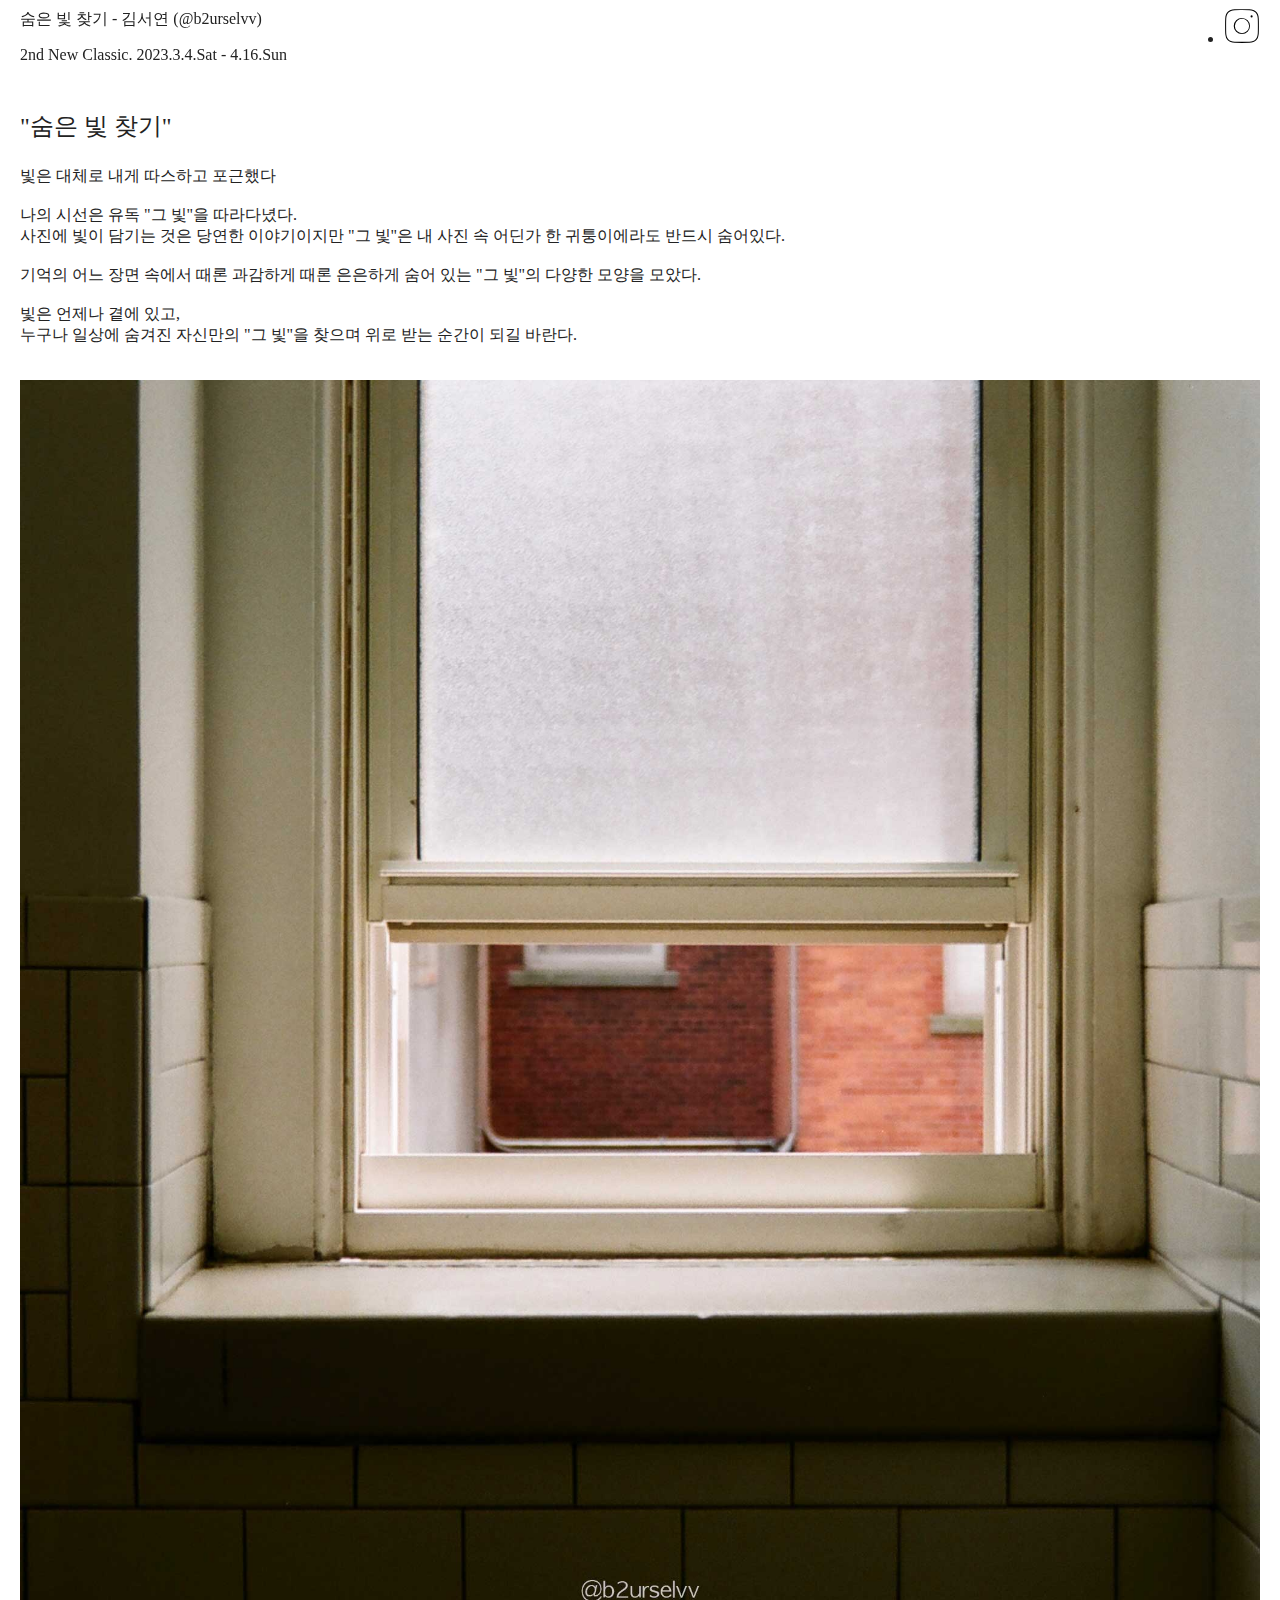
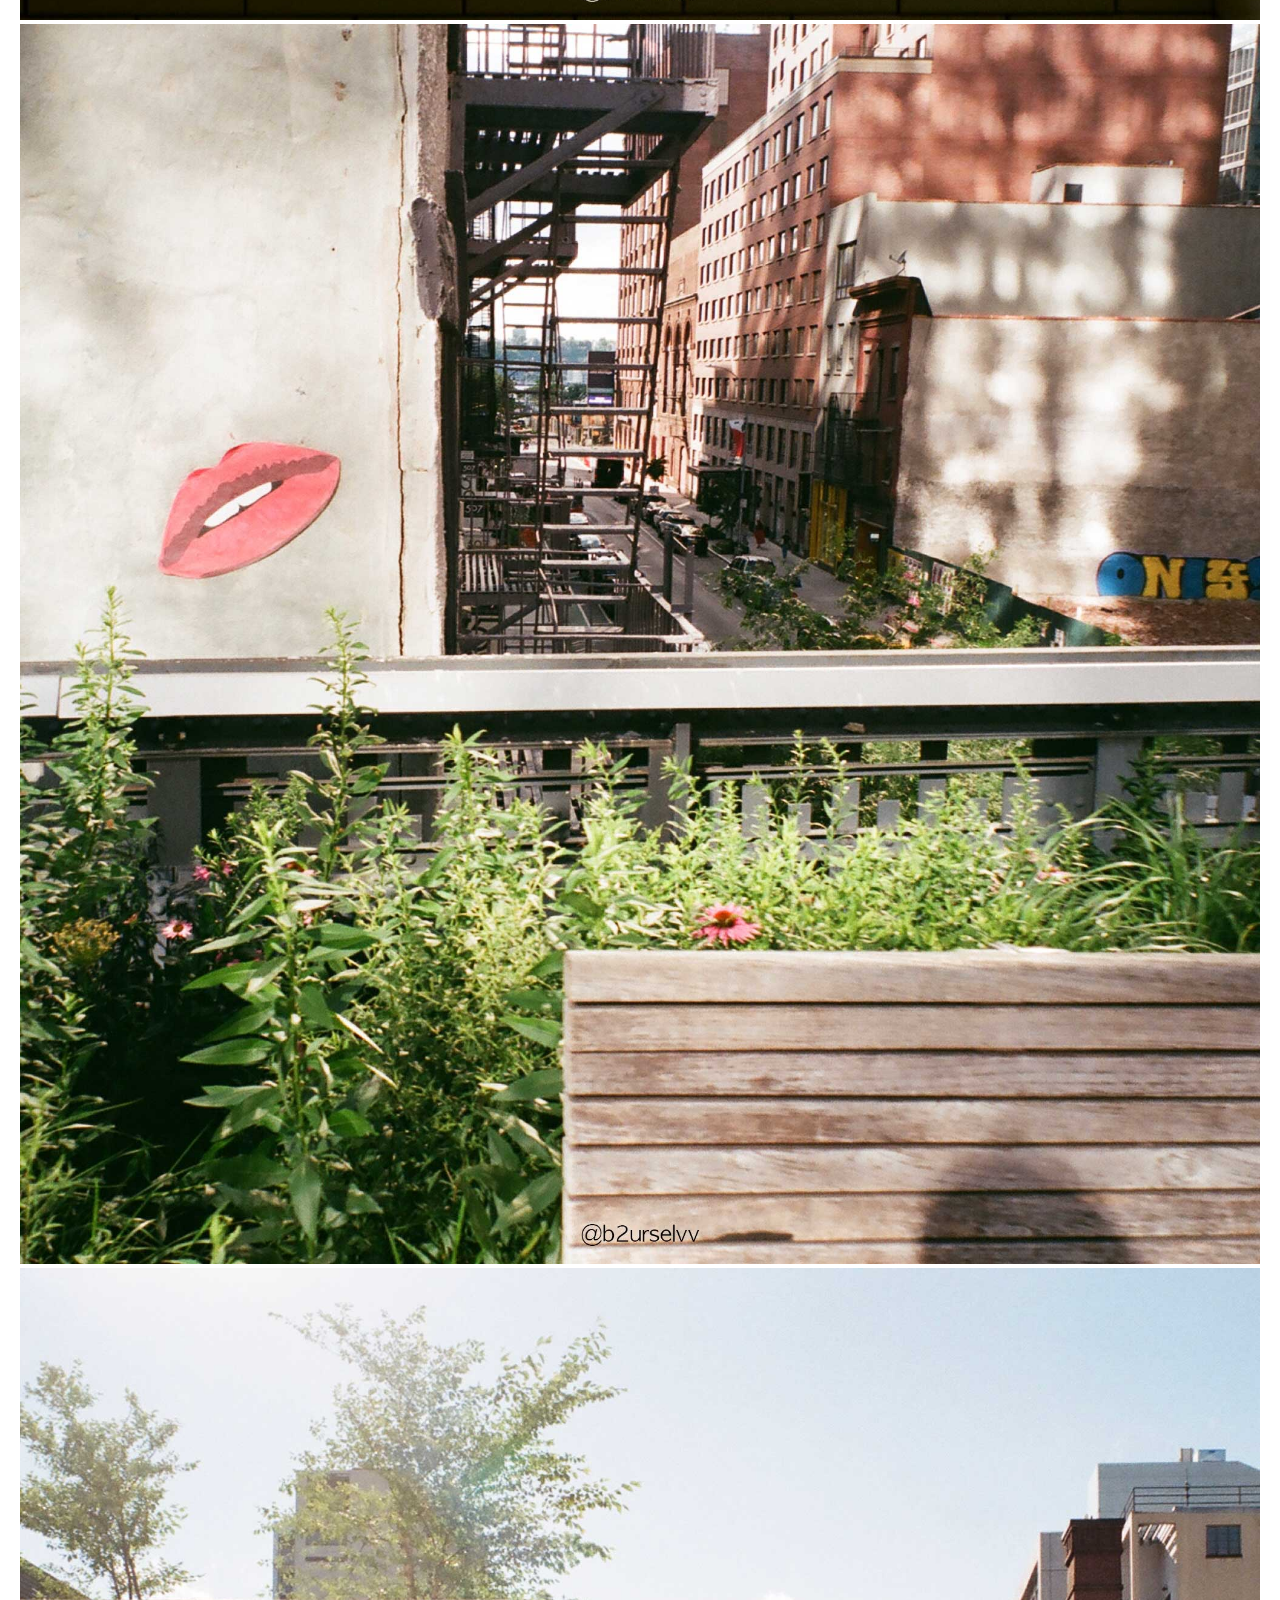
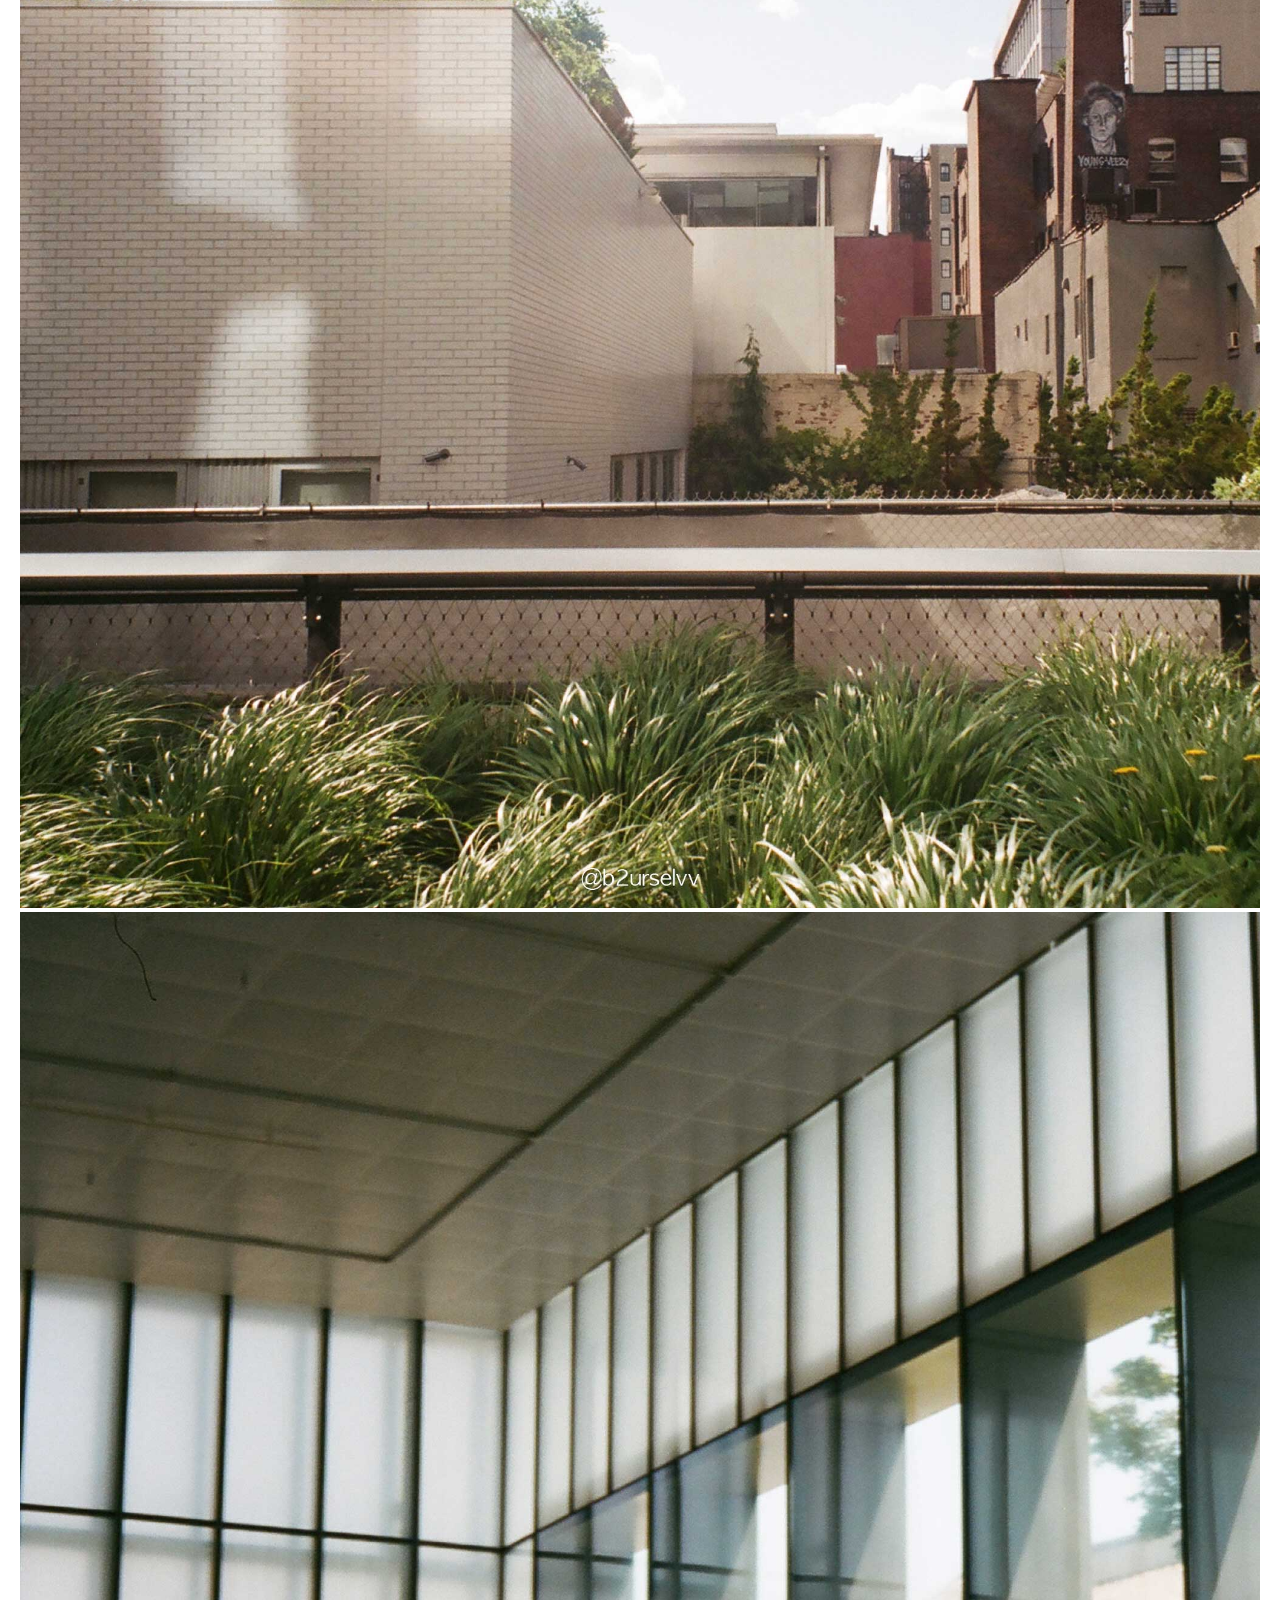
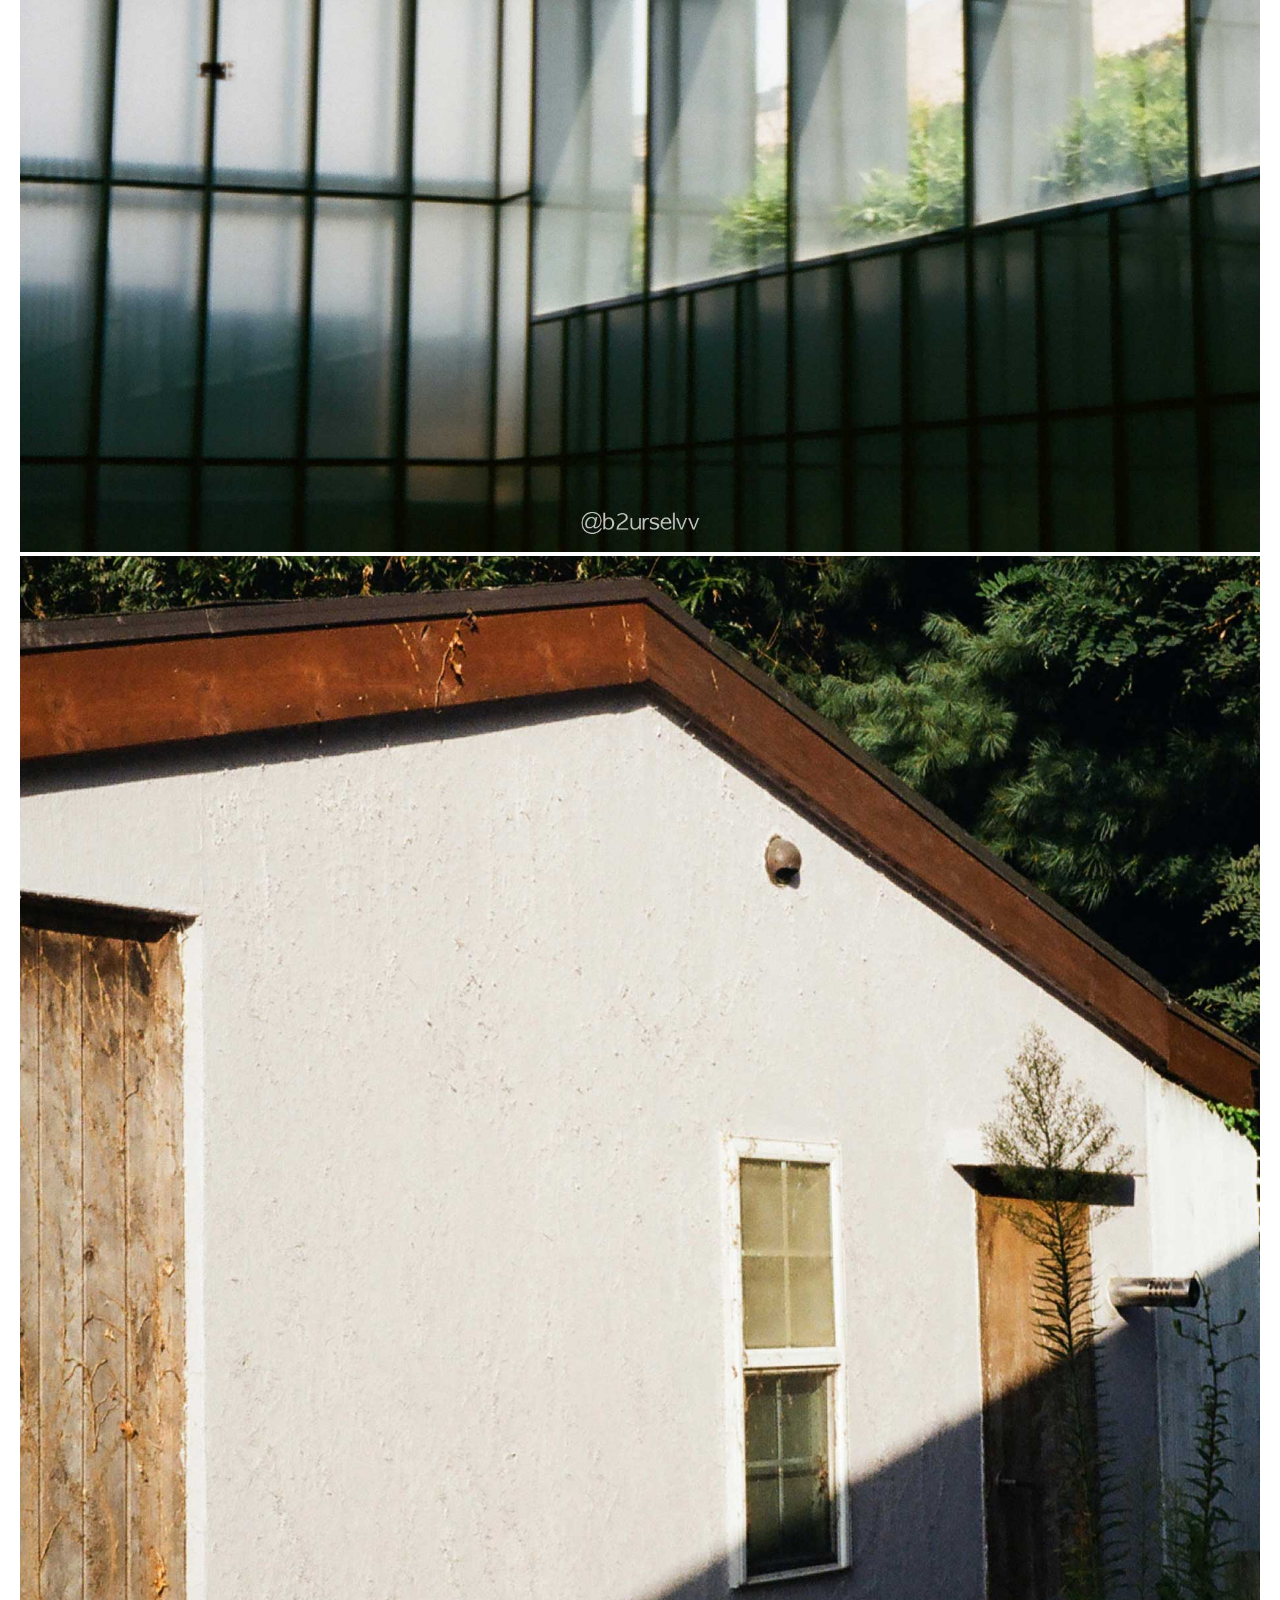
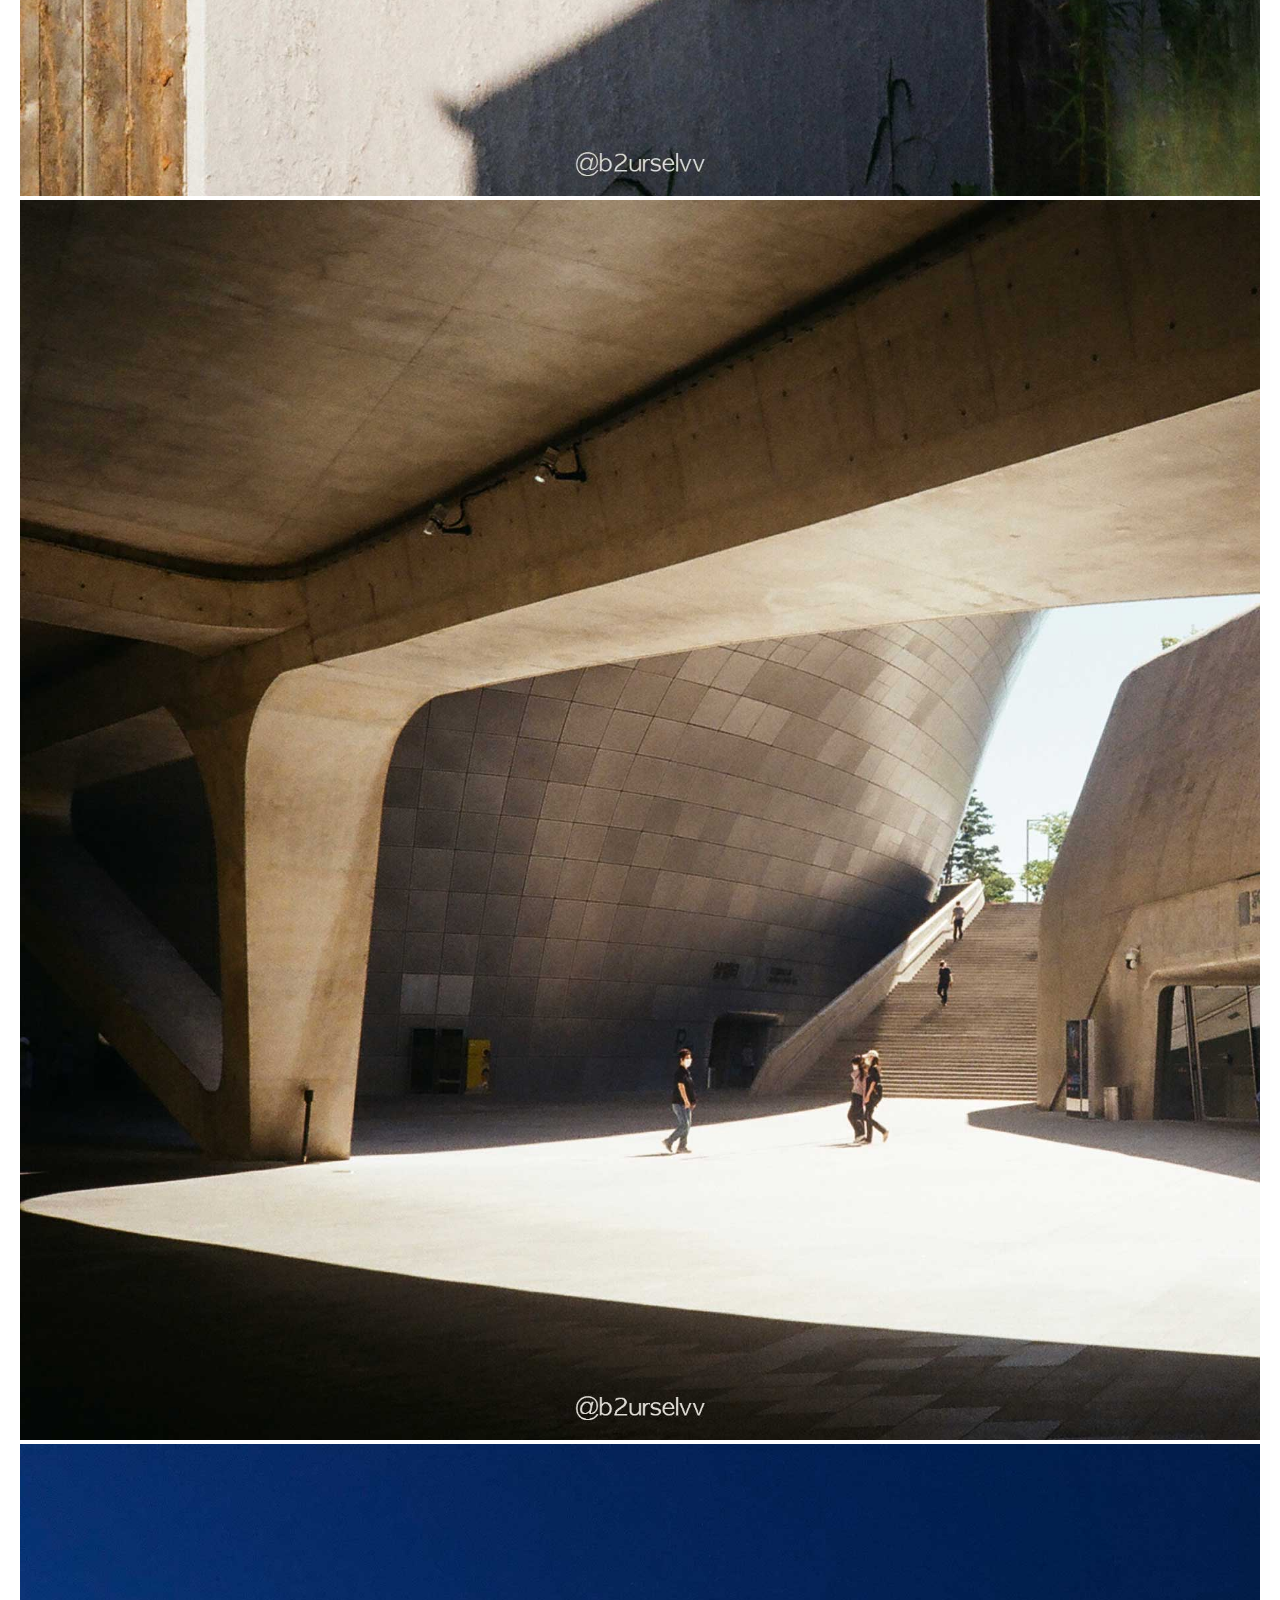
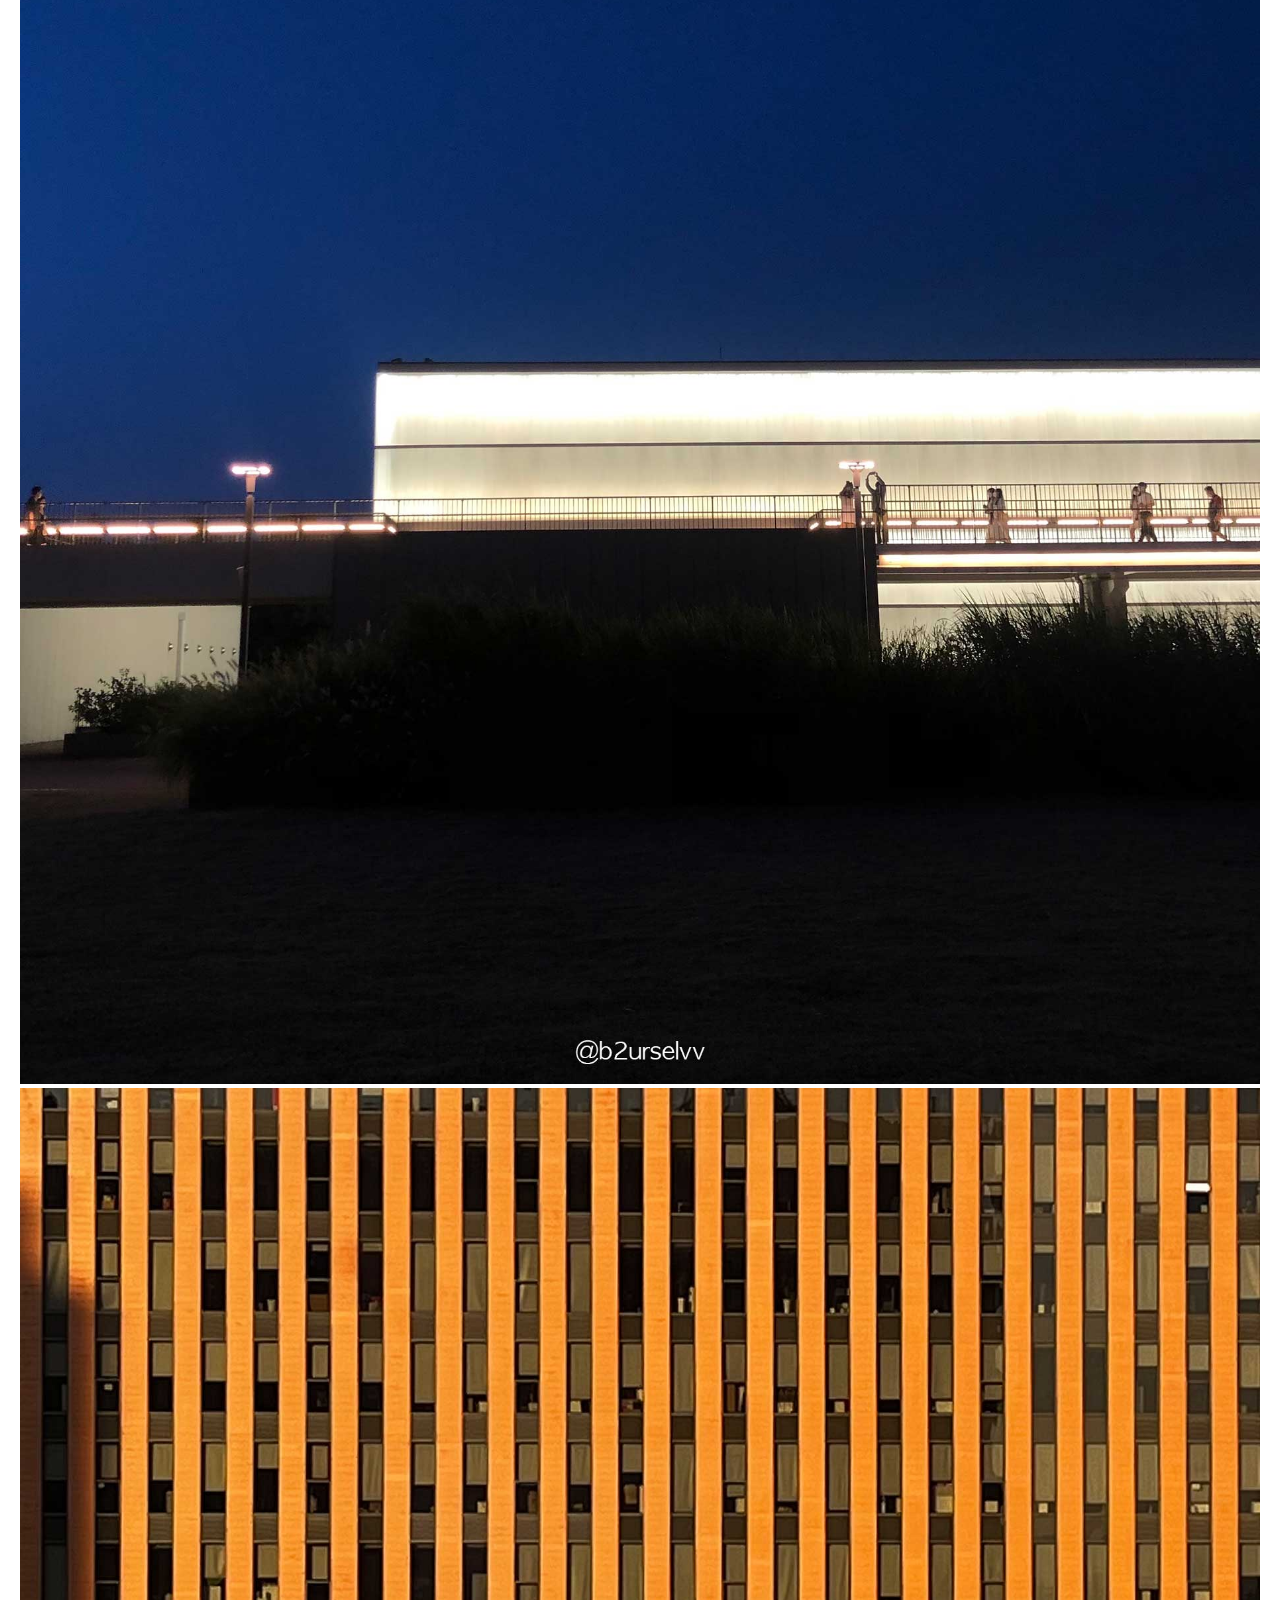
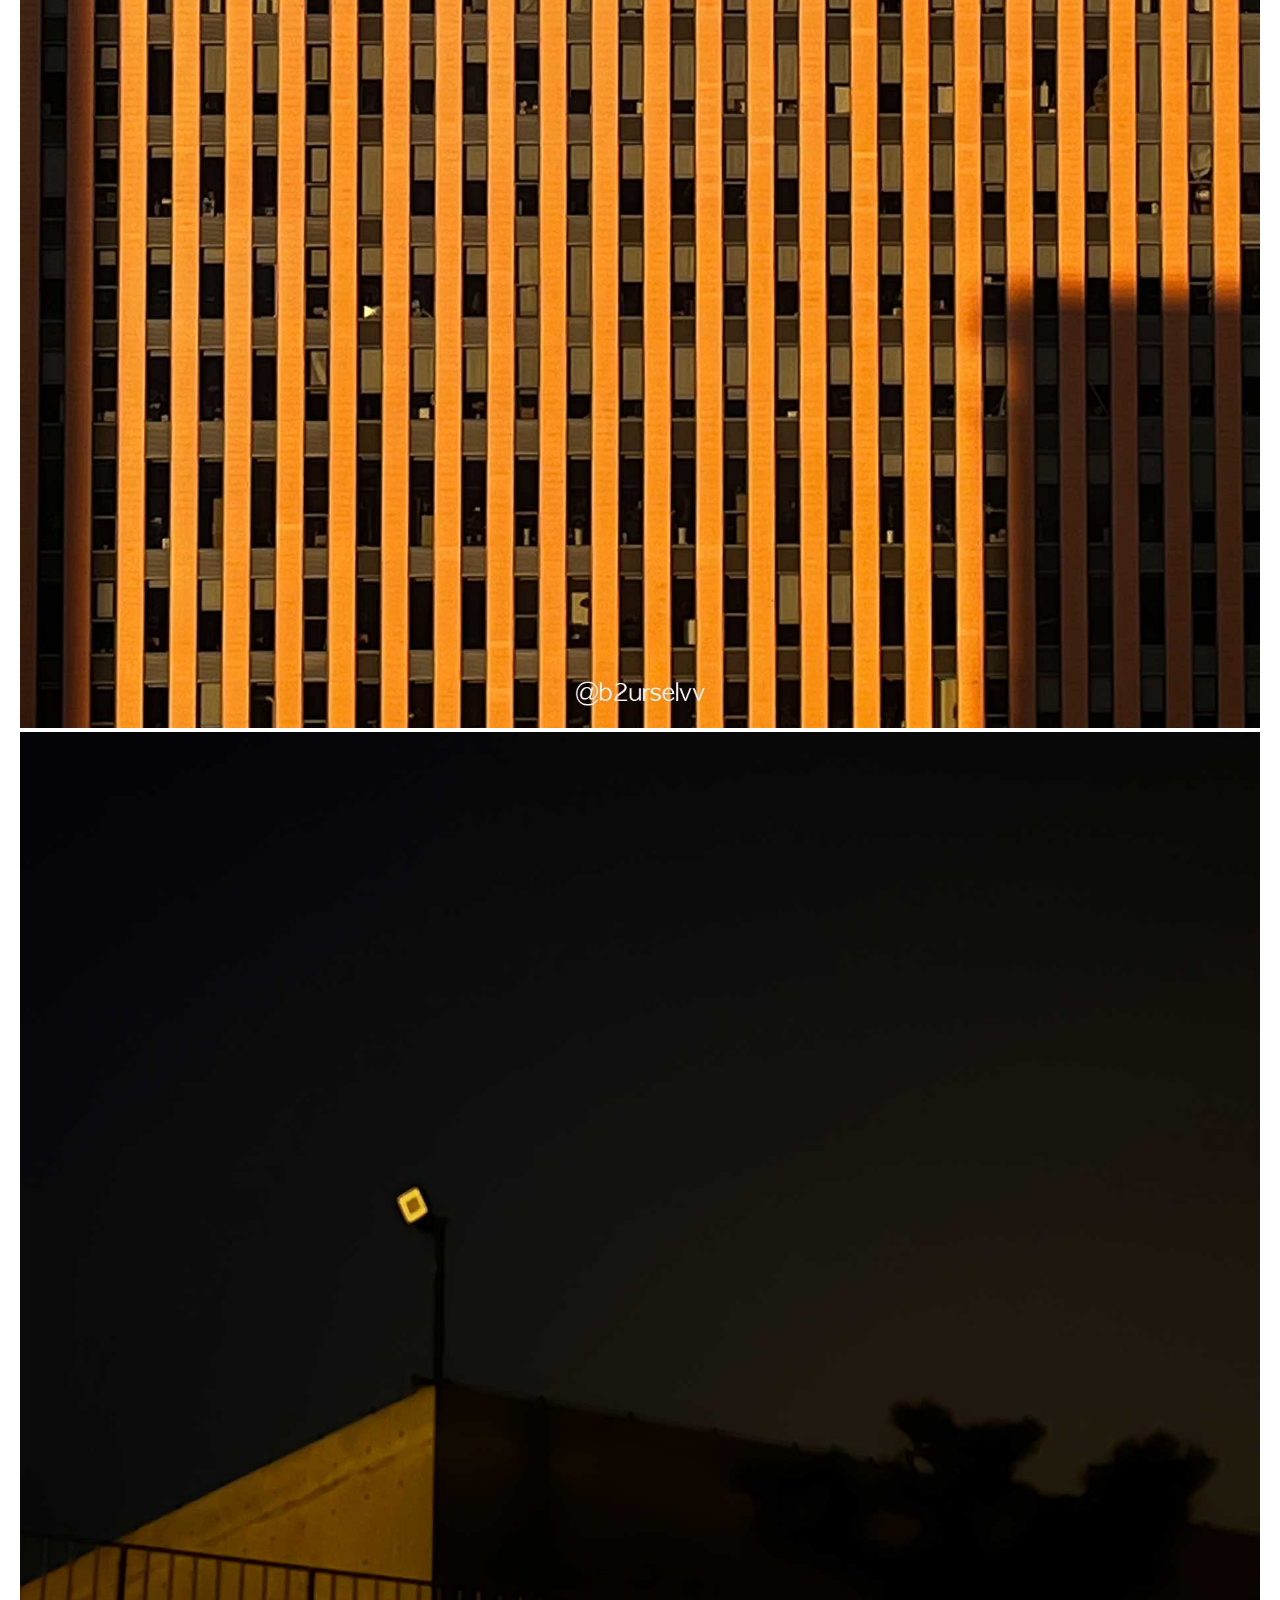
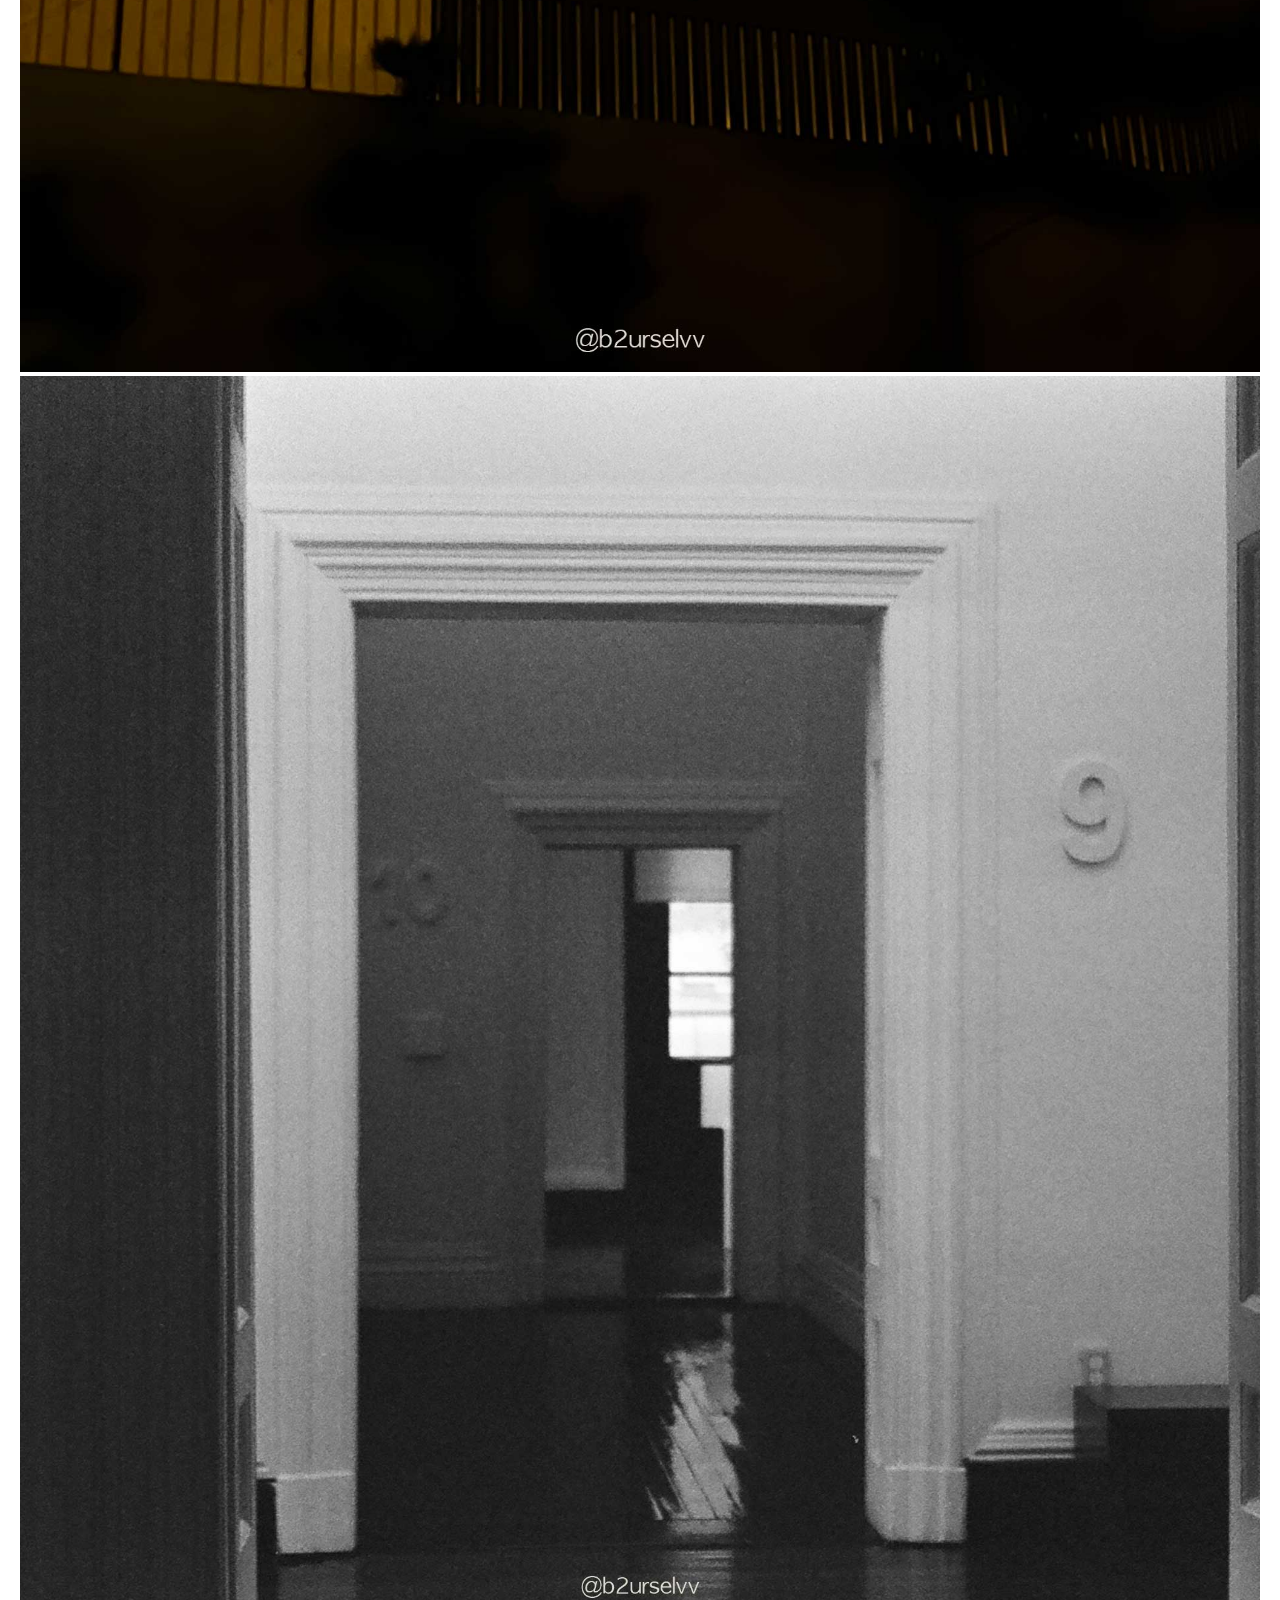
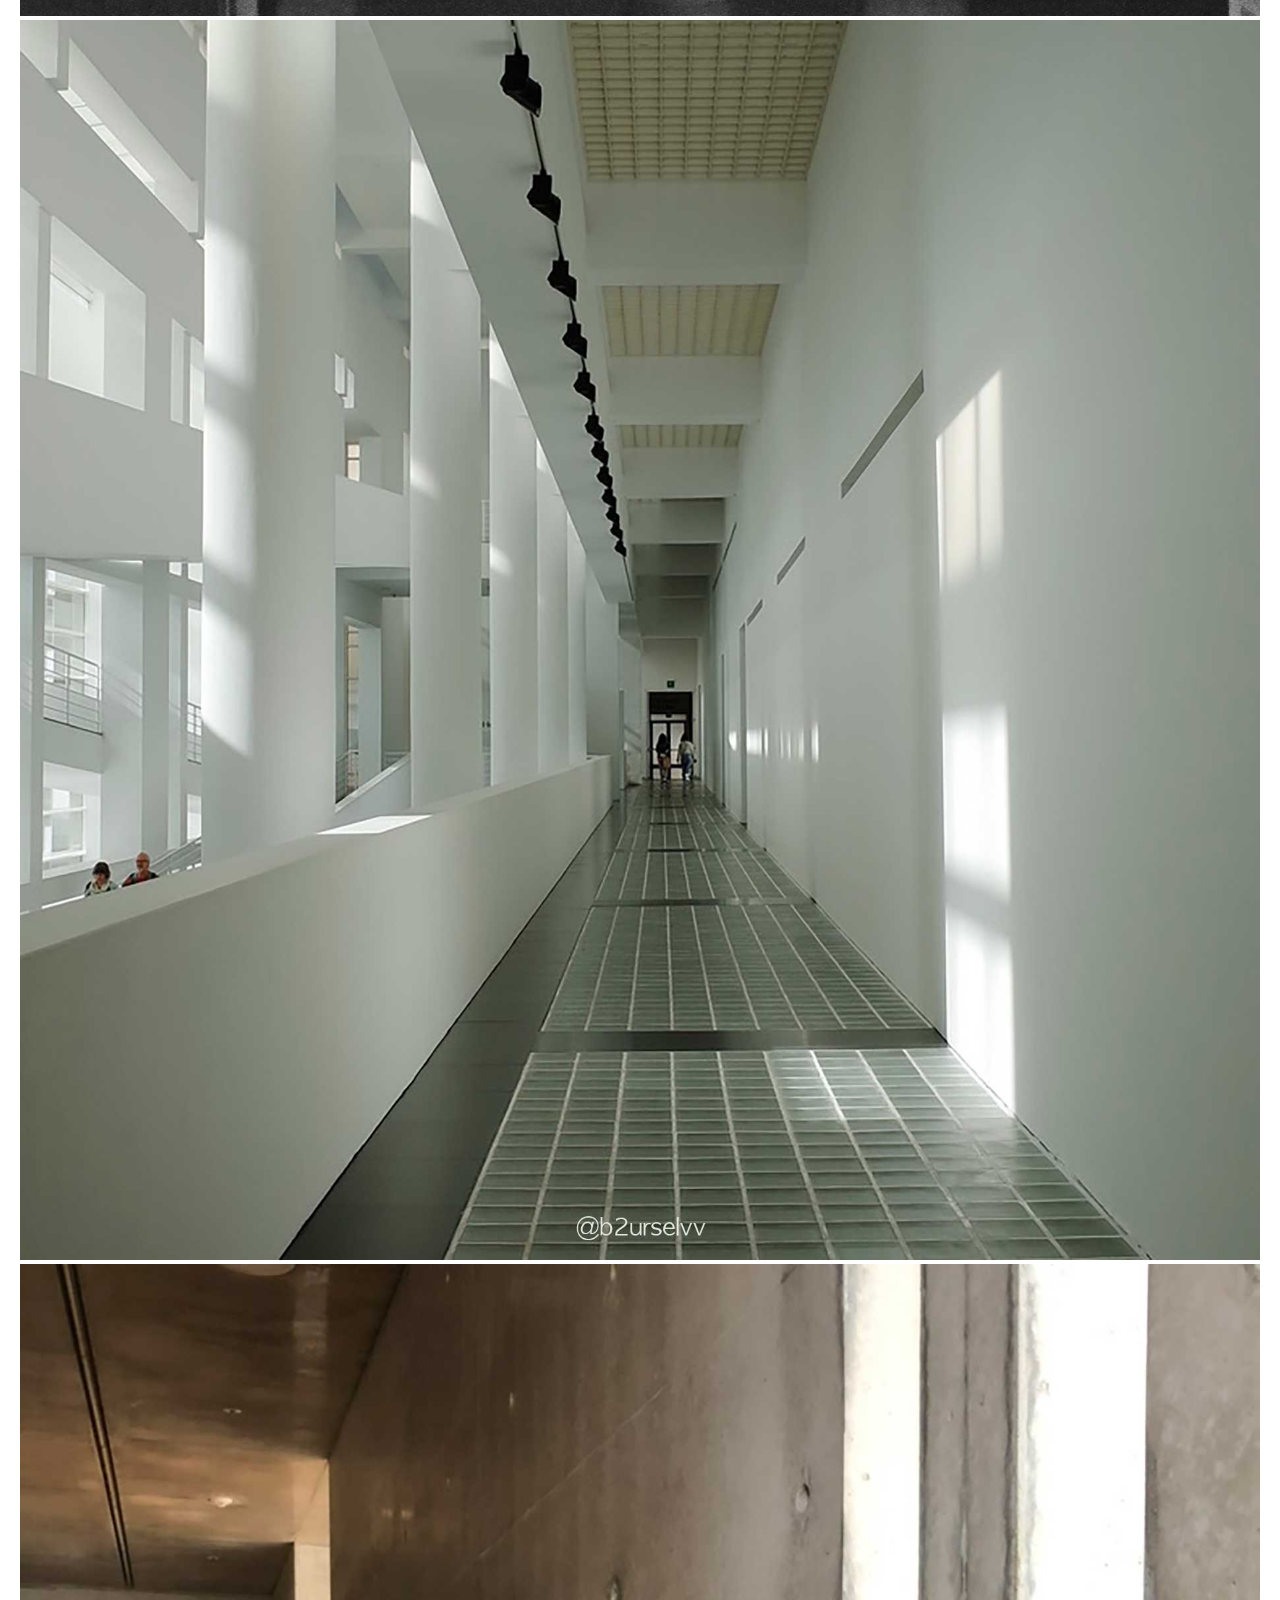
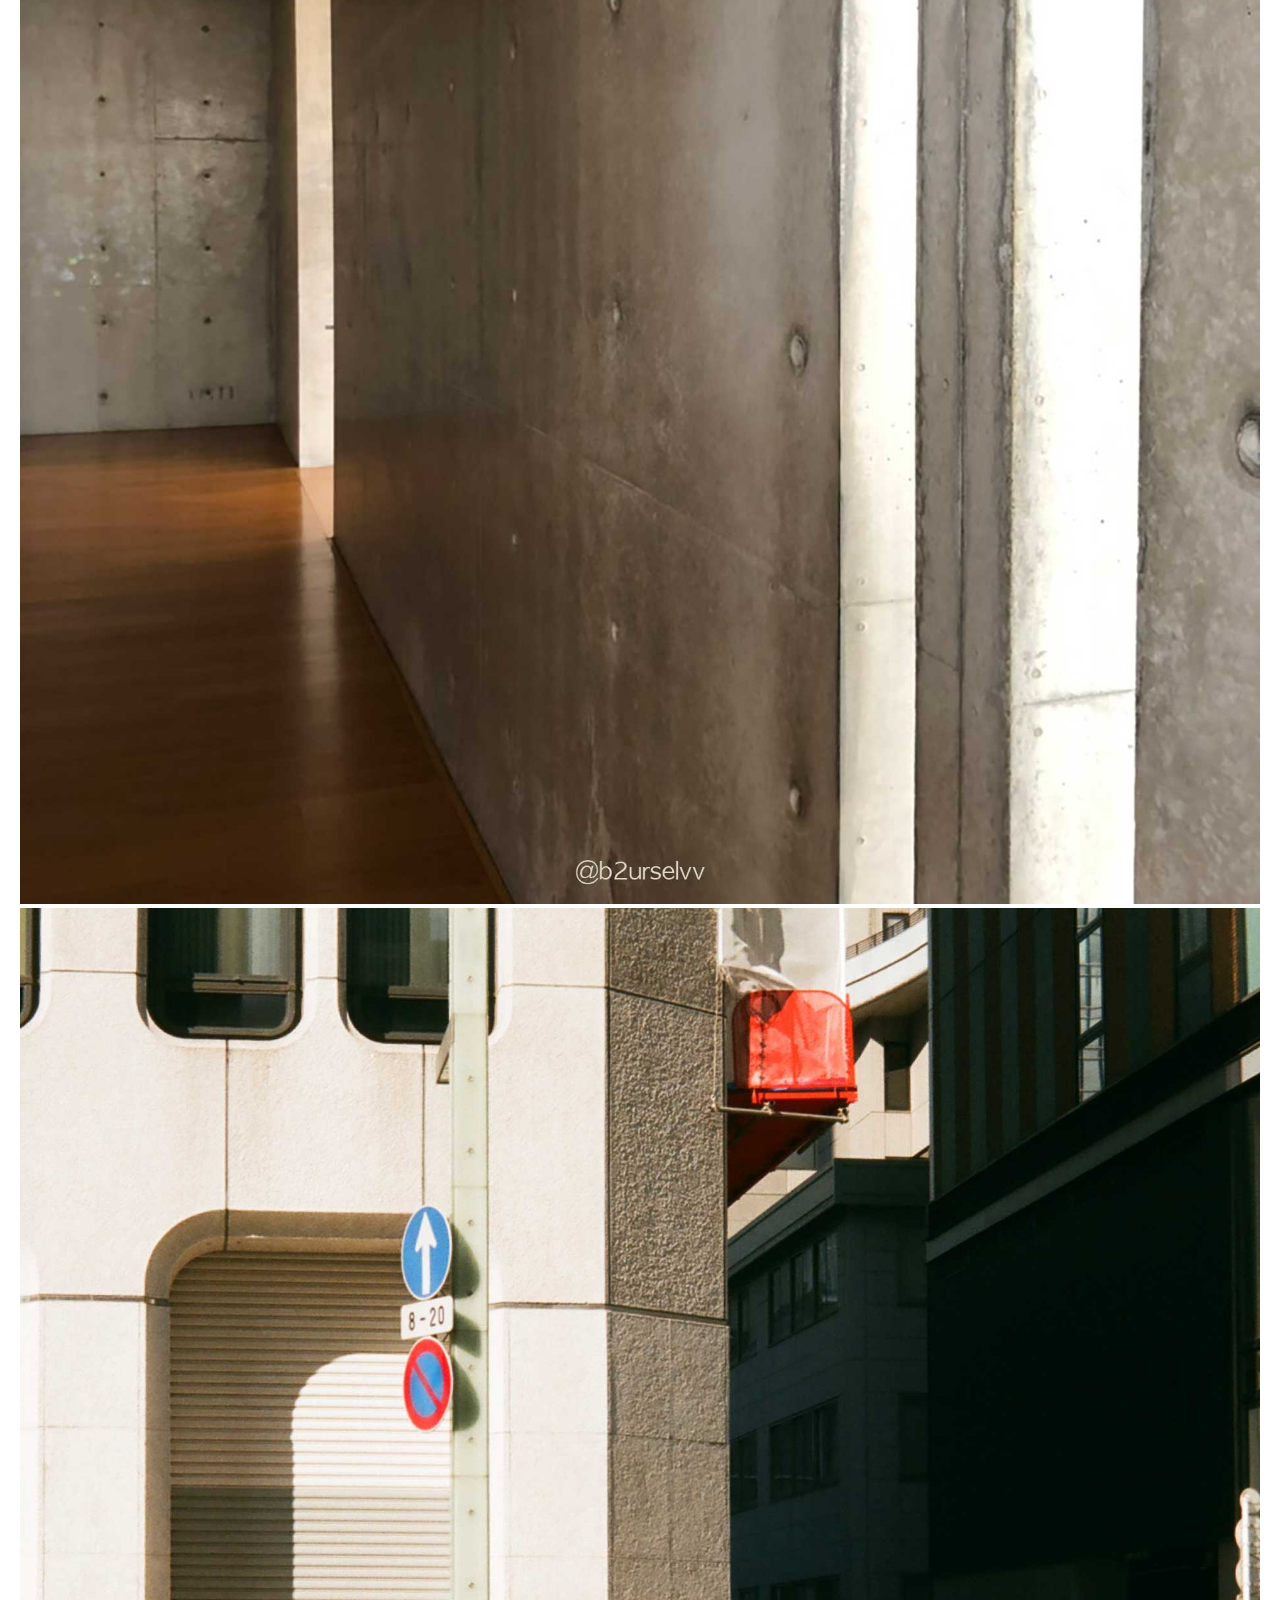
==== index.html @ ce694d4b "수정6" ====
<!DOCTYPE html>
<html lang="en">
<head>
    <meta charset="UTF-8">
    <meta http-equiv="X-UA-Compatible" content="IE=edge">
    <meta name="viewport" content="width=device-width, initial-scale=1.0">
    <title>숨은빛찾기-김서연(@b2urselvv)</title>

    <link 
        rel="stylesheet" 
        href="./css/main.css"> 
    
    <link 
        rel="stylesheet" 
        href="https://cdn.jsdelivr.net/npm/swiper@8/swiper-bundle.min.css"/>
    <link 
        href="https://cdn.jsdelivr.net/npm/bootstrap@5.3.0-alpha1/dist/css/bootstrap.min.css" 
        rel="stylesheet" integrity="sha384-GLhlTQ8iRABdZLl6O3oVMWSktQOp6b7In1Zl3/Jr59b6EGGoI1aFkw7cmDA6j6gD" crossorigin="anonymous">

    <script 
        src="https://cdn.jsdelivr.net/npm/swiper@8/swiper-bundle.min.js"></script>
    <script
        src="https://code.jquery.com/jquery-3.6.3.min.js"
        integrity="sha256-pvPw+upLPUjgMXY0G+8O0xUf+/Im1MZjXxxgOcBQBXU="
        crossorigin="anonymous"></script>
    <script 
        src="https://cdn.jsdelivr.net/npm/bootstrap@5.3.0-alpha1/dist/js/bootstrap.bundle.min.js" integrity="sha384-w76AqPfDkMBDXo30jS1Sgez6pr3x5MlQ1ZAGC+nuZB+EYdgRZgiwxhTBTkF7CXvN" crossorigin="anonymous"></script> 
    <script type="text/javascript" src="../js/main.js"></script>

</head>

<body>
    <header id="masthead">
        <div id="masthead-container">
            <div OnClick="location.href='index.html'" style="cursor:pointer;" class="masthead-container">
                <p class="headName" > 숨은 빛 찾기 - 김서연 (@b2urselvv)</p>
                <p class="headName" >2nd New Classic. 2023.3.4.Sat - 4.16.Sun</p>
            </div>    
            <div>
                <svg xmlns="http://www.w3.org/2000/svg" style="display: none;">
                    <symbol id="instagram" viewBox="0 0 16 16">
                        <path d="M8 0C5.829 0 5.556.01 4.703.048 3.85.088 3.269.222 2.76.42a3.917 3.917 0 0 0-1.417.923A3.927 3.927 0 0 0 .42 2.76C.222 3.268.087 3.85.048 4.7.01 5.555 0 5.827 0 8.001c0 2.172.01 2.444.048 3.297.04.852.174 1.433.372 1.942.205.526.478.972.923 1.417.444.445.89.719 1.416.923.51.198 1.09.333 1.942.372C5.555 15.99 5.827 16 8 16s2.444-.01 3.298-.048c.851-.04 1.434-.174 1.943-.372a3.916 3.916 0 0 0 1.416-.923c.445-.445.718-.891.923-1.417.197-.509.332-1.09.372-1.942C15.99 10.445 16 10.173 16 8s-.01-2.445-.048-3.299c-.04-.851-.175-1.433-.372-1.941a3.926 3.926 0 0 0-.923-1.417A3.911 3.911 0 0 0 13.24.42c-.51-.198-1.092-.333-1.943-.372C10.443.01 10.172 0 7.998 0h.003zm-.717 1.442h.718c2.136 0 2.389.007 3.232.046.78.035 1.204.166 1.486.275.373.145.64.319.92.599.28.28.453.546.598.92.11.281.24.705.275 1.485.039.843.047 1.096.047 3.231s-.008 2.389-.047 3.232c-.035.78-.166 1.203-.275 1.485a2.47 2.47 0 0 1-.599.919c-.28.28-.546.453-.92.598-.28.11-.704.24-1.485.276-.843.038-1.096.047-3.232.047s-2.39-.009-3.233-.047c-.78-.036-1.203-.166-1.485-.276a2.478 2.478 0 0 1-.92-.598 2.48 2.48 0 0 1-.6-.92c-.109-.281-.24-.705-.275-1.485-.038-.843-.046-1.096-.046-3.233 0-2.136.008-2.388.046-3.231.036-.78.166-1.204.276-1.486.145-.373.319-.64.599-.92.28-.28.546-.453.92-.598.282-.11.705-.24 1.485-.276.738-.034 1.024-.044 2.515-.045v.002zm4.988 1.328a.96.96 0 1 0 0 1.92.96.96 0 0 0 0-1.92zm-4.27 1.122a4.109 4.109 0 1 0 0 8.217 4.109 4.109 0 0 0 0-8.217zm0 1.441a2.667 2.667 0 1 1 0 5.334 2.667 2.667 0 0 1 0-5.334z"></path>
                    </symbol>
                </svg>
                <ul class="list-unstyled instagram">
                    <li class="ms-3"><a class="text-muted" href="#"><svg class="bi" width="36" height="36" stroke="white"><use xlink:href="#instagram"></use></svg></a></li>
                </ul>
            </div>
        </div>
    </header>
    <main>
        <div id="wrap">
                <div id="content">

                    <fe-mini-guide-renderer>
                        <div id="guide-page-container">
                            <!--img class="page-background-ratio" src="https://images.unsplash.com/photo-1470225620780-dba8ba36b745?ixlib=rb-4.0.3&ixid=MnwxMjA3fDB8MHxwaG90by1wYWdlfHx8fGVufDB8fHx8&auto=format&fit=crop&w=1170&q=80" alt=""-->
                            <!--p class="--side-padding-20px font-top-feature"><br>작가노트</p>
                            <p class="--side-padding-20px font-top-feature-context">빛은 대체로 내게 따스하고 포근했다<br><br>

                                    나의 시선은 유독 "그 빛"을 따라다녔다.<br>
                                    사진에 빛이 담기는 것은 당연한 이야기이지만 "그 빛"은 내 사진 속 어딘가 한 귀퉁이에라도 반드시 숨어있다.
                                    <br><br>
                                    기억의 어느 장면 속에서 때론 과감하게 때론 은은하게 숨어 있는 "그 빛"의 다양한 모양을 모았다.
                                    <br><br>
                                    빛은 언제나 곁에 있고, <br>
                                    누구나 일상에 숨겨진 자신만의 "그 빛"을 찾으며 위로 받는 순간이 되길 바란다.</p-->
                          
                        </div>
                    </fe-mini-guide-renderer>

                    <fe-page-manager>
                        <div id="fe-page-manager-wrapper">
                            <div id="fe-page-manager-container">
                                <div id="fe-page-manager-container">
                            <!--img class="page-background-ratio" src="https://images.unsplash.com/photo-1470225620780-dba8ba36b745?ixlib=rb-4.0.3&ixid=MnwxMjA3fDB8MHxwaG90by1wYWdlfHx8fGVufDB8fHx8&auto=format&fit=crop&w=1170&q=80" alt=""-->
                            <p class=" font-top-feature">"숨은 빛 찾기"</p>
                            <p class=" font-top-feature-context">빛은 대체로 내게 따스하고 포근했다<br><br>

                                    나의 시선은 유독 "그 빛"을 따라다녔다.<br>
                                    사진에 빛이 담기는 것은 당연한 이야기이지만 "그 빛"은 내 사진 속 어딘가 한 귀퉁이에라도 반드시 숨어있다.
                                    <br><br>
                                    기억의 어느 장면 속에서 때론 과감하게 때론 은은하게 숨어 있는 "그 빛"의 다양한 모양을 모았다.
                                    <br><br>
                                    빛은 언제나 곁에 있고, <br>
                                    누구나 일상에 숨겨진 자신만의 "그 빛"을 찾으며 위로 받는 순간이 되길 바란다.</p><br>
                          
                                    <div class="row row-cols-3 row-cols-md-4 g-2" id="picture-list">
                                        <div class="col">
                                            <div class="h-100">
                                                <img src="./img/original/1.jpg" class="card-img-top" alt="...">
                                            </div>
                                        </div>
                                 
                                    </div>
                                </div>
                            </div>

                        </div>    

                        <script src="https://cdn.jsdelivr.net/npm/bootstrap@5.3.0-alpha1/dist/js/bootstrap.bundle.min.js" integrity="sha384-w76AqPfDkMBDXo30jS1Sgez6pr3x5MlQ1ZAGC+nuZB+EYdgRZgiwxhTBTkF7CXvN" crossorigin="anonymous"></script>         
                        <script src="https://cdnjs.cloudflare.com/ajax/libs/jquery/3.6.3/jquery.min.js"></script>        
                        <script>
                             $(document).ready(function(){
                                console.log("시작");

                                $("#picture-list").html('');

                                for(let i =1; i < 31; i++){
                                    let card= `<div class="col">
                                    <div class="h-100">
                                        <img id="img${i}-o" src="${'./img/original/'+i+'.jpg'}" class="card-img-top" width="100%" height="100%" alt="...">
                                        <img id="img${i}-c" src="${'./img/cyano/'+i+'.jpg'}" class="card-img-top" width="100%" height="100%" alt="...">
                                    </div>
                                    </div>`
                            
                                    $("#picture-list").append(card)
                                }


                                for(let i =1; i < 31; i++){
                                    $("#img"+i+'-o').show();
                                    $("#img"+i+'-c').hide();
                                }

                                for(let i =1; i < 31; i++){
                                    $("#img"+i+'-o').click(function(){
                                        $("#img"+i+'-o').hide();
                                        $("#img"+i+'-c').show();
                                    })
                                }

                                for(let i =1; i < 31; i++){
                                    $("#img"+i+'-c').click(function(){
                                        $("#img"+i+'-o').show();
                                        $("#img"+i+'-c').hide();
                                    })
                                }



                             });


                        </script>

                        
                        
                        <div class="min-width-400px">
                            <div>&nbsp;</div>
                            <div class="copy border-top"><p style="padding-left:20px">Copyrightⓒ 2023. B2urselvv Design Studio.</p></div>
                        </div> 
                        
       

   
                    </fe-page-manager>

                    <fe-app-drawer>
                        <div id="contentContainer">
                            <div id="guide-wrapper">
                                <h1 style="margin:0px"></h1>
                            </div>
                        </div>
                    </fe-app-drawer>


                </div>
        </div>

    </main>    

</body>
</html>
---- css/main.css ----
html, body  {
  margin:0;
  background-color: white;
}
:root{
  --bg-black: #222222;
  --color-black:#222222;
  --color-white: white;
  --header-right-left-container-size: 150px;
  --searchBar-min-width:294px;
  --height-header:56px;
}
header{
  top:0;
  width:100%;
  position: fixed;
  z-index: 100;
}
main {
  width:100%;
  padding-top: var(--height-header);
  background-color: var(--color-white);
}

.--side-padding-10px{
  padding-right:10px;
  padding-left:10px;
}

.--side-padding-20px{
  padding-right:20px;
  padding-left:20px;
}

.--bg-black{
  background-color:var(--color-black);
}

.--bg-grey{
  background-color:var(--color-white);
}

.--bg-white{
  background-color:var(--color-white);
}


.--flex-xy-center{
  display:flex;
  align-items: center;
  justify-content: center;
}
#wrap{
  width:100%;
  background-color: var(--color-white);
}

#masthead {
  position: fixed;
  margin:0;
  height: var(--height-header);
  background-color: var(--color-white);
  display: flex;
  align-items: center;
  justify-content: center;  

}

#masthead-container {
  display: flex;
  width: 100%;
  max-width:1320px;
  justify-content: space-between;
  align-items:center;
  color:var(--color-black);
  padding-left: 10px;
  padding-right: 0px;
}

.masthead-container {
  display: flex;
  width: 304px;
  max-width:1320px;
  flex-direction:column;
  justify-content: flex-start;
  align-items:flex-start;
  color:var(--color-black);
  padding-left: 10px;
  padding-right: 0px;
}

.masthead-contents-h40px{
  display: flex;
  justify-content: center;
  align-items:center;
  color:var(--color-black);
  height:40px;
}

.headName{
  width:293px;
  margin-bottom:0px;
}

.instagram {
  display:flex;
  justify-content: center;
  align-items: center;
  padding-right:20px;
  margin:0;
}

.nav-item{
  display:flex;
  color: var(--bg-white);
}

#logo-img{
  height:18px;
  width:18px;
}

#masthead-logo-container{
  display:flex;
  align-items: center;
  width: var(--header-right-left-container-size);
  min-width:108px;
}

#masthead-center-container{
  display:flex;
  justify-content: center;
  align-items: center;
  width: calc(100% - 2*var(--header-right-left-container-size));
  min-width: var(--searchBar-min-width);
  font-weight: 400;
  font-size:  1.1rem;
}

#masthead-center-search-containter{
  display:flex;
  justify-content: center;
  align-items: center;
/*  border: solid white 1px;*/
  padding-right: 5px;
  padding-left: 5px;
  padding-top:1px;
  padding-bottom:1px;
}

#masthead-center-search-frame{
  width:calc(90% - 40px);
  max-width:450px;
  /*padding-right:20px;*/
  padding-left:20px;
  padding-right:2px;
  border-radius: 20px;
}

.masthead-center-search-input-border-none{
  border:none;
}

.--frame-border-color{
  border: solid #717171 2px;
}
.--frame-border-color-active{
  border: solid white 2px !important;
}


#masthead-end-container{
  display:flex;
  justify-content: center;
  align-items: center;
  width:var(--header-right-left-container-size);
  min-width:var(--header-right-left-container-size);
}

#masthead-center-search-input{
  border:none;
  outline: none;
  color:var(--color-black);
  caret-color: var(--color-white);
  width: calc(100% - 32px);
}
#masthead-center-search-button{
  background-color: var(--bg-black);
  border:none;
  opacity:1;
}

.header-text{
  display:flex;
  justify-items: center;
  align-items:center;
  margin-bottom:0px;
}

/**/
#guide-page-container{
  display:flex;
  flex-direction: column;
  align-items: flex-start;
  justify-content: center;
}


/* */
.page-background-ratio {
  position:relative;
  width:100%;
  max-width:1320px;
  max-height:600px;
  z-index: 1;
}

.font-background{
  position:absolute;
  margin-top: var(--height-header);
  display:flex;
  width:50%;
  color:var(--color-black);
  z-index: 2;
 
}


/* */

#fe-page-manager-wrapper {
  display:flex;
  justify-content: center;
  padding-right:20px;
  padding-left:20px;
  padding-top:30px;
  min-width: 400px;
}

#fe-page-manager-container {

  max-width:1320px;

}

#footer {
  color:var(--color-black);
}

.font-top-feature{
  color:var(--color-black);
  font-size:1.5rem;
}

.font-top-feature-context{
  color:var(--color-black);
  font-size:1rem;
}

.card-body{
  overflow-y: hidden;
 
  height:3rem;
  background-color: var(--color-white);
  color: var(--color-black);
}

.card-title{
  /* overflow-y: ;
  background-color: blue;*/

  color: var(--color-black) !important;
}

.text-with-dots {
  display: block;
  height:1.5rem;
  white-space: nowrap;
  overflow: hidden !important;
  text-overflow: ellipsis;
  text-align: center;
}

/* */
.border-top{

  min-width: 400px;
}

.min-width-400px{
  min-width: 400px;
}


.container{
  width:100px;
  background-color: var(--color-white);
}
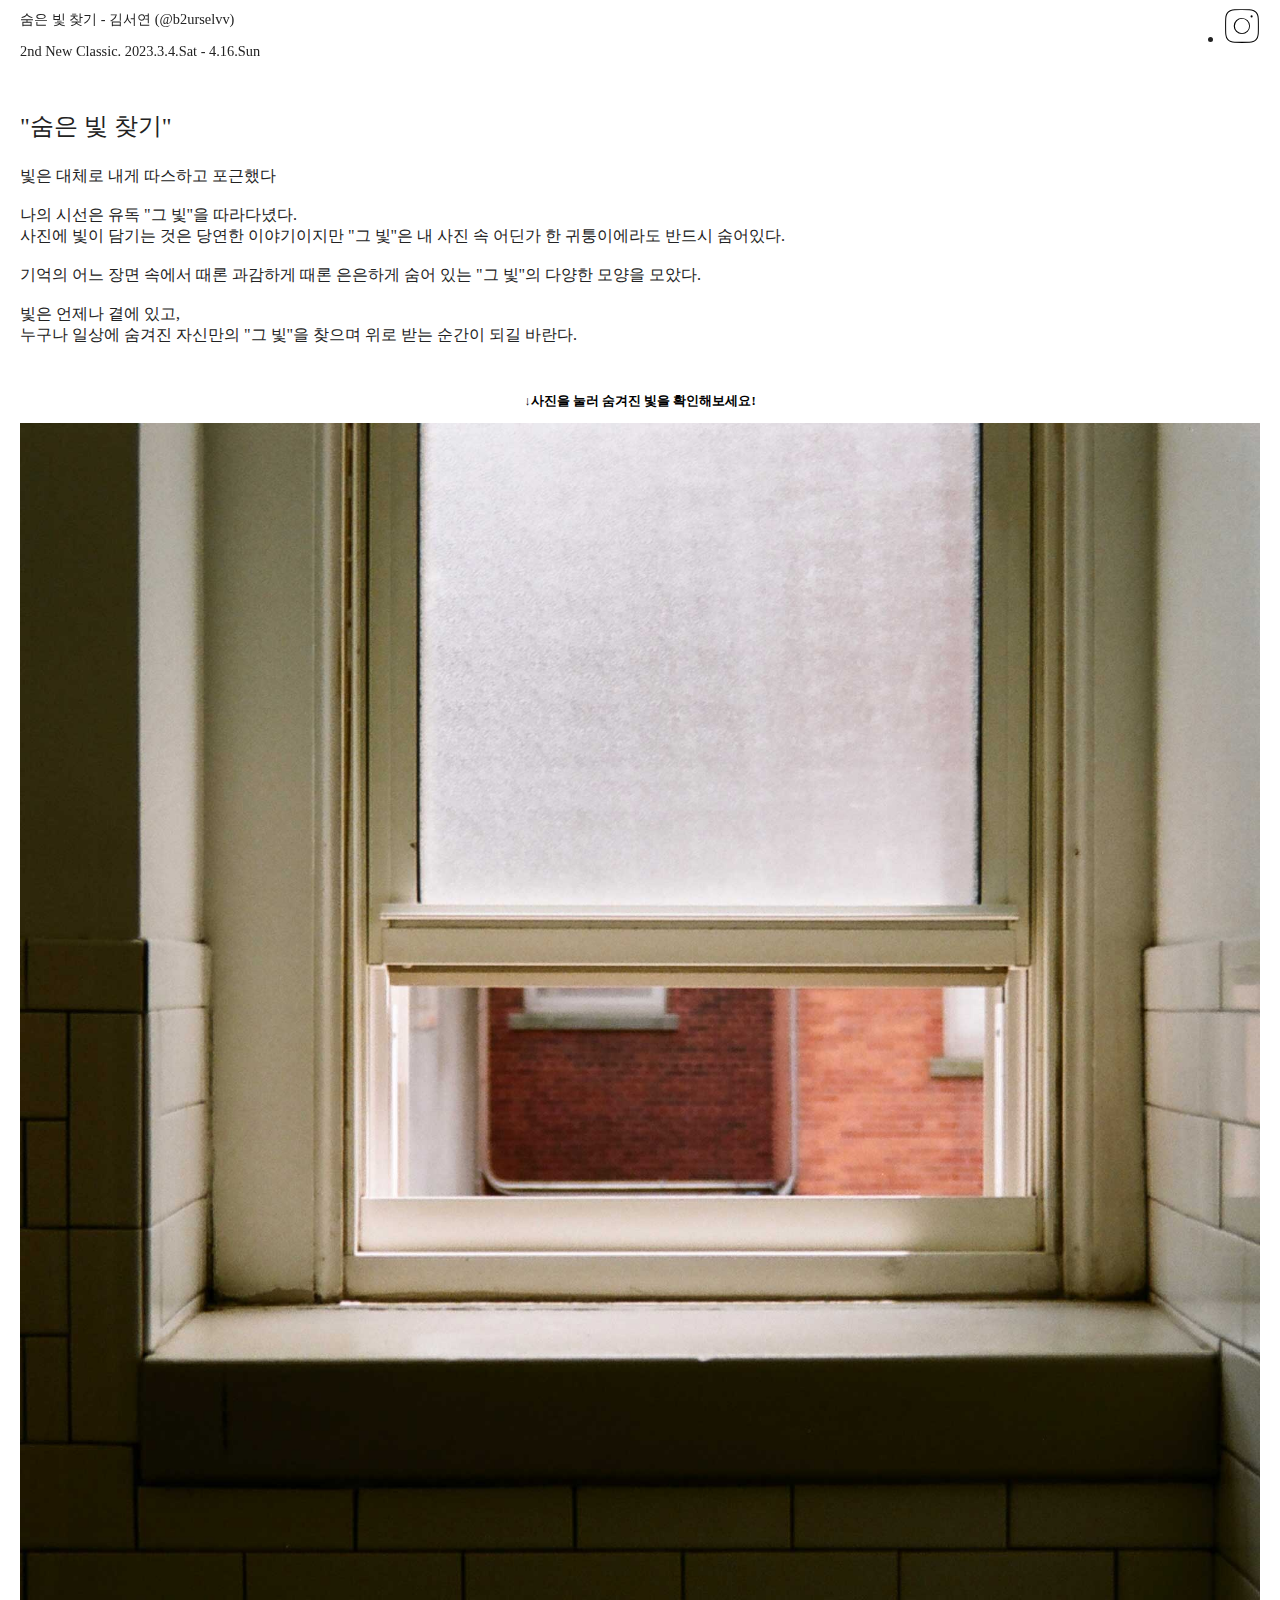
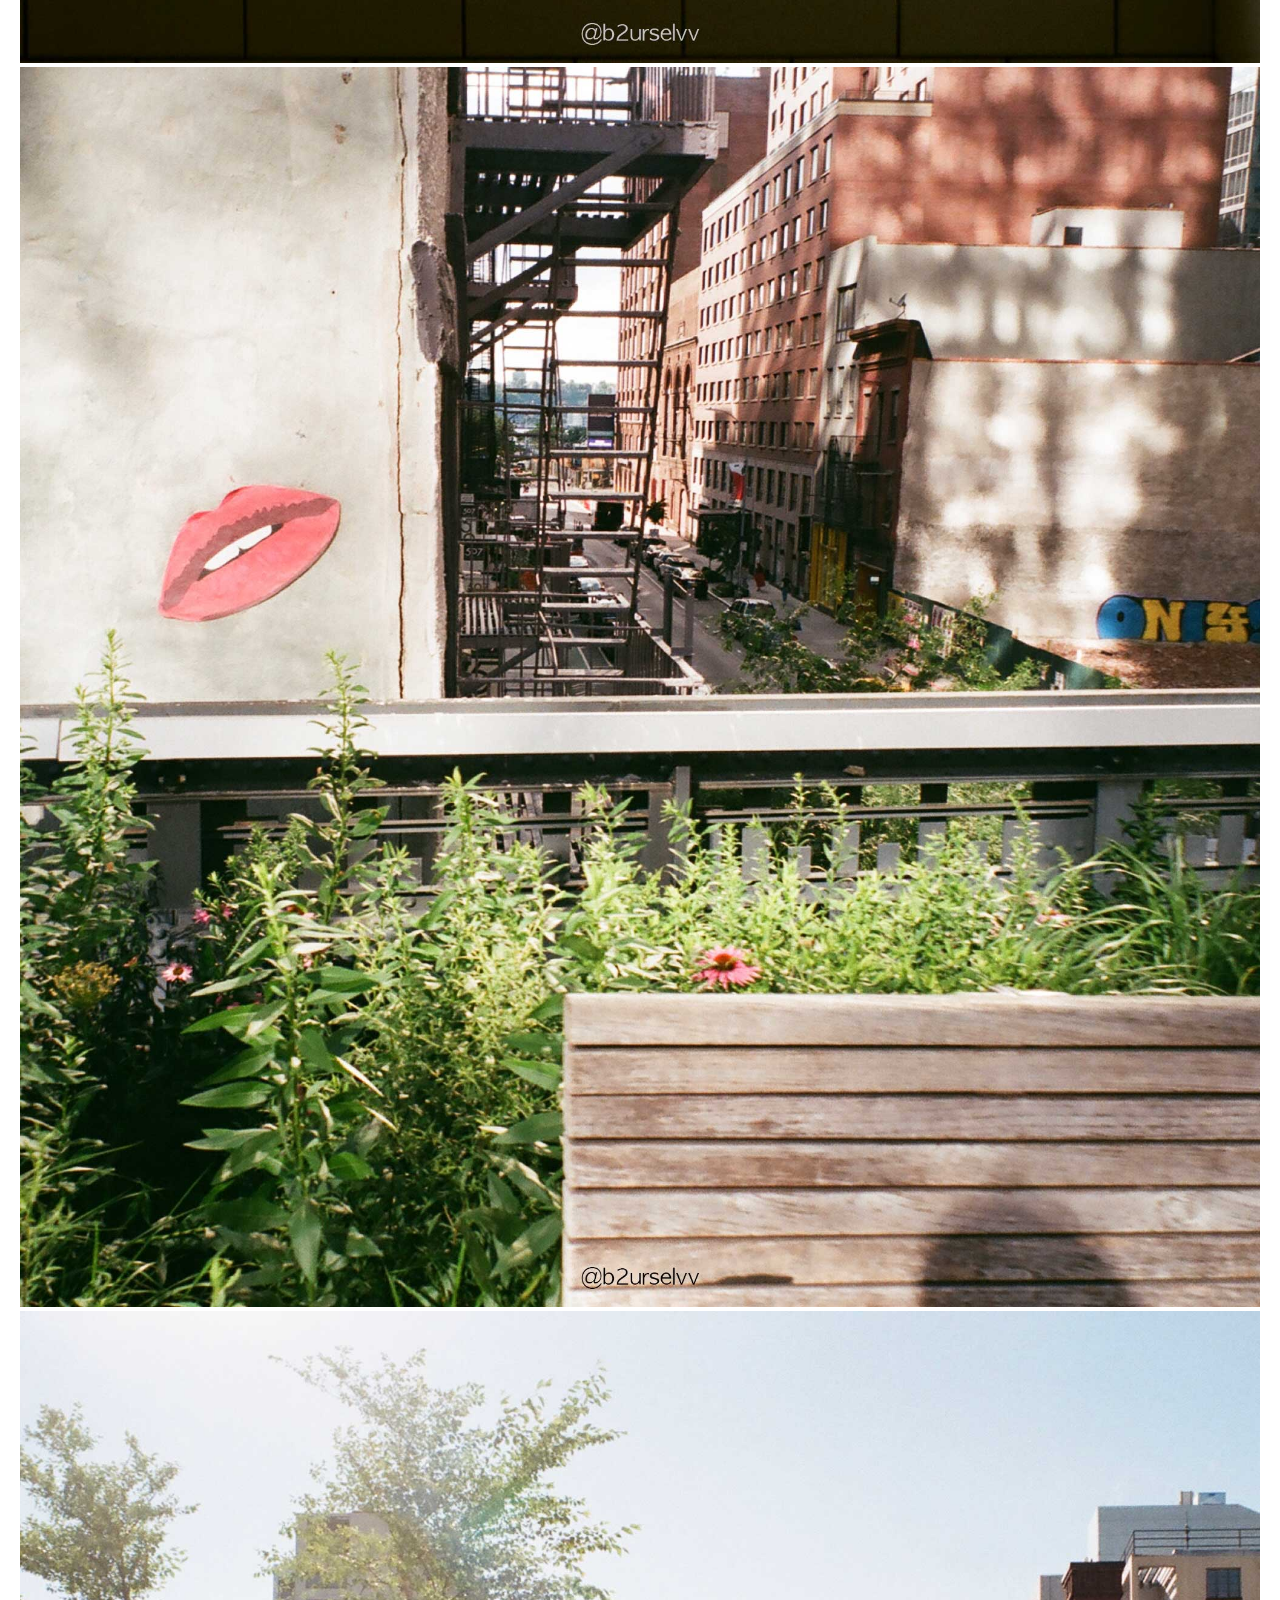
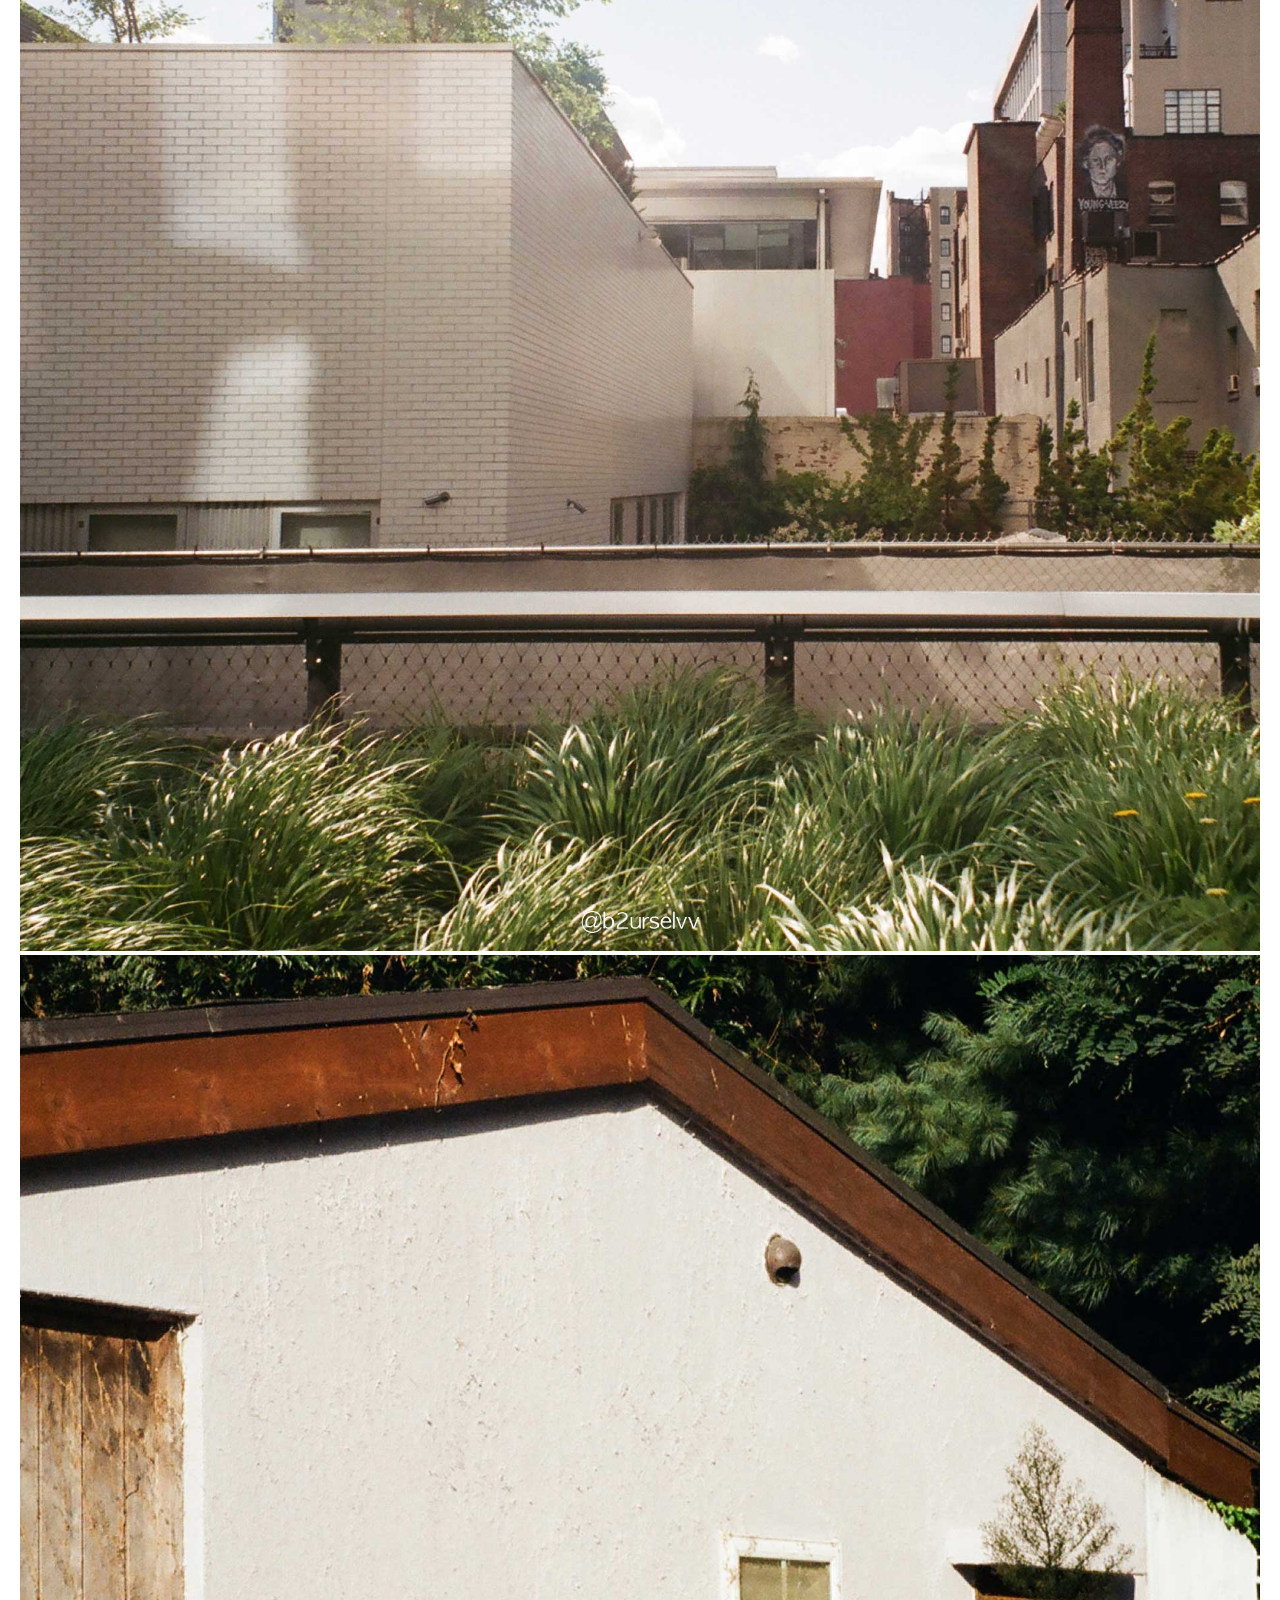
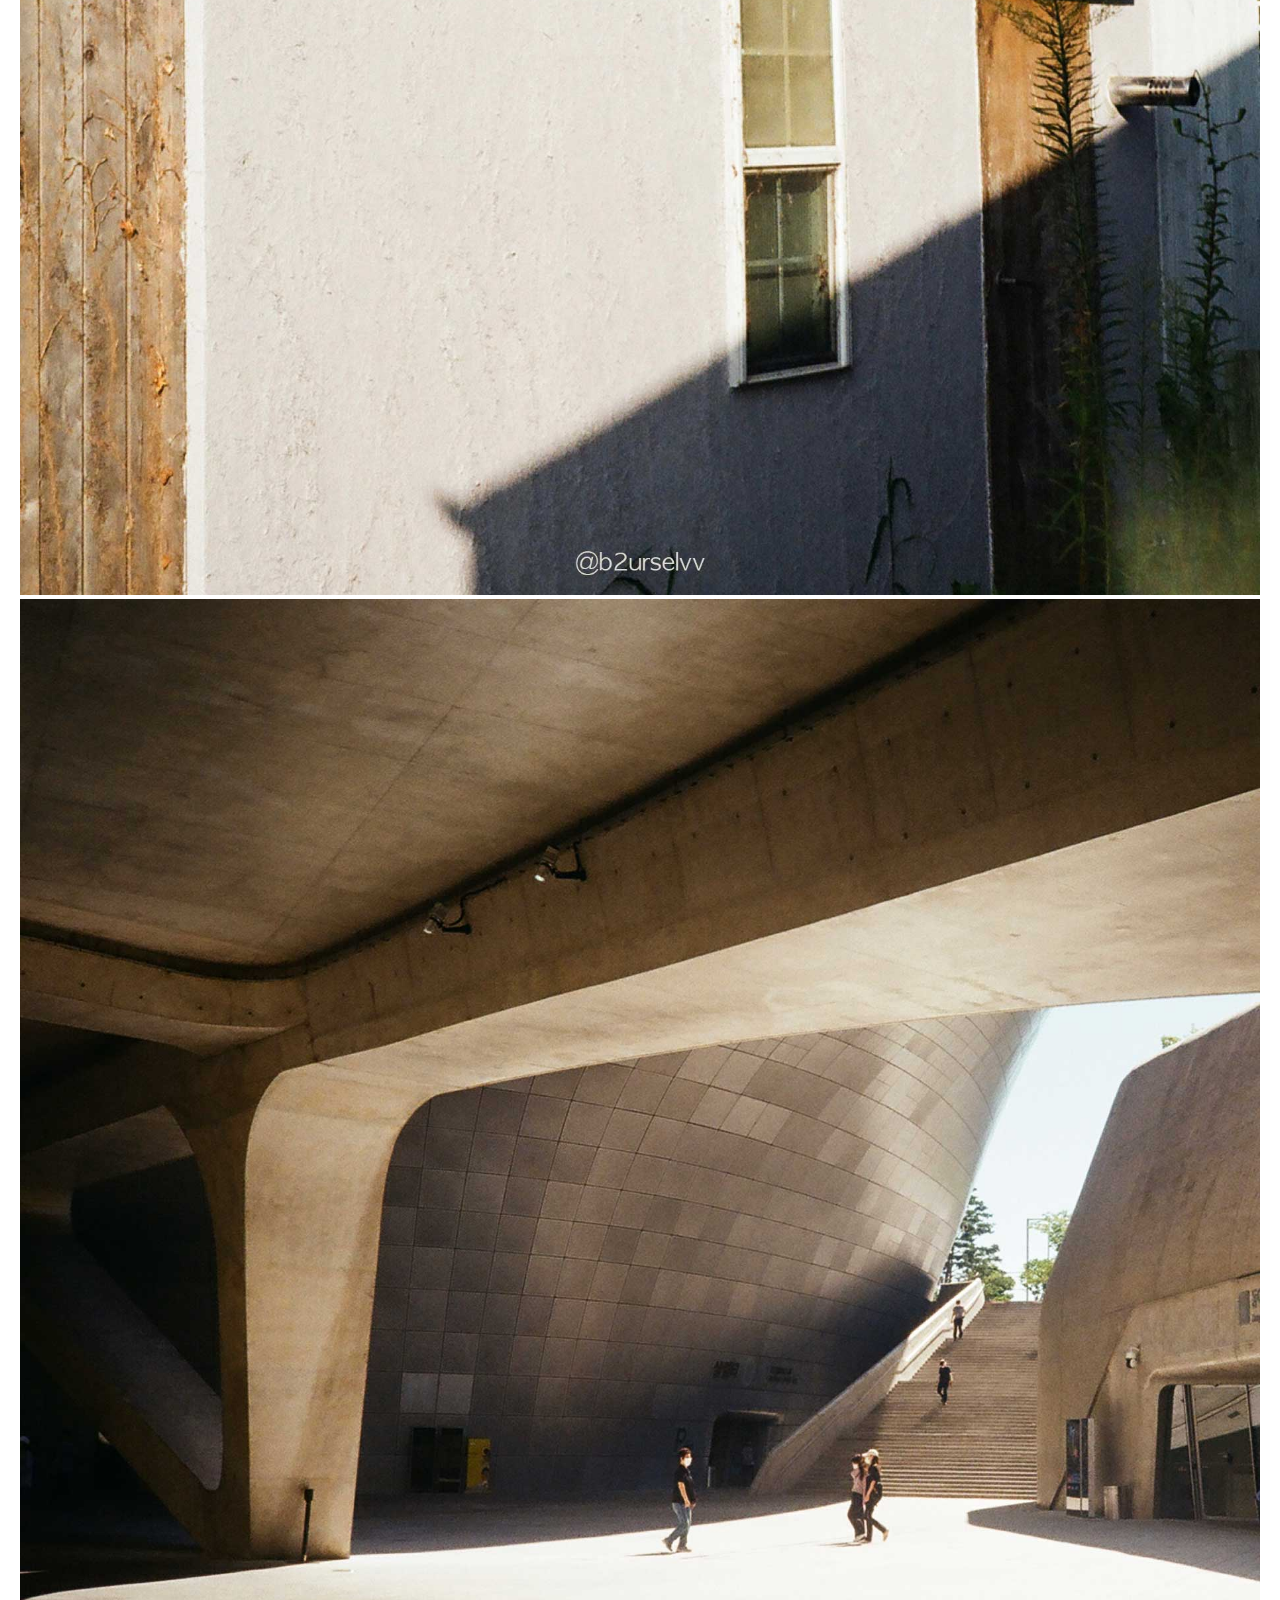
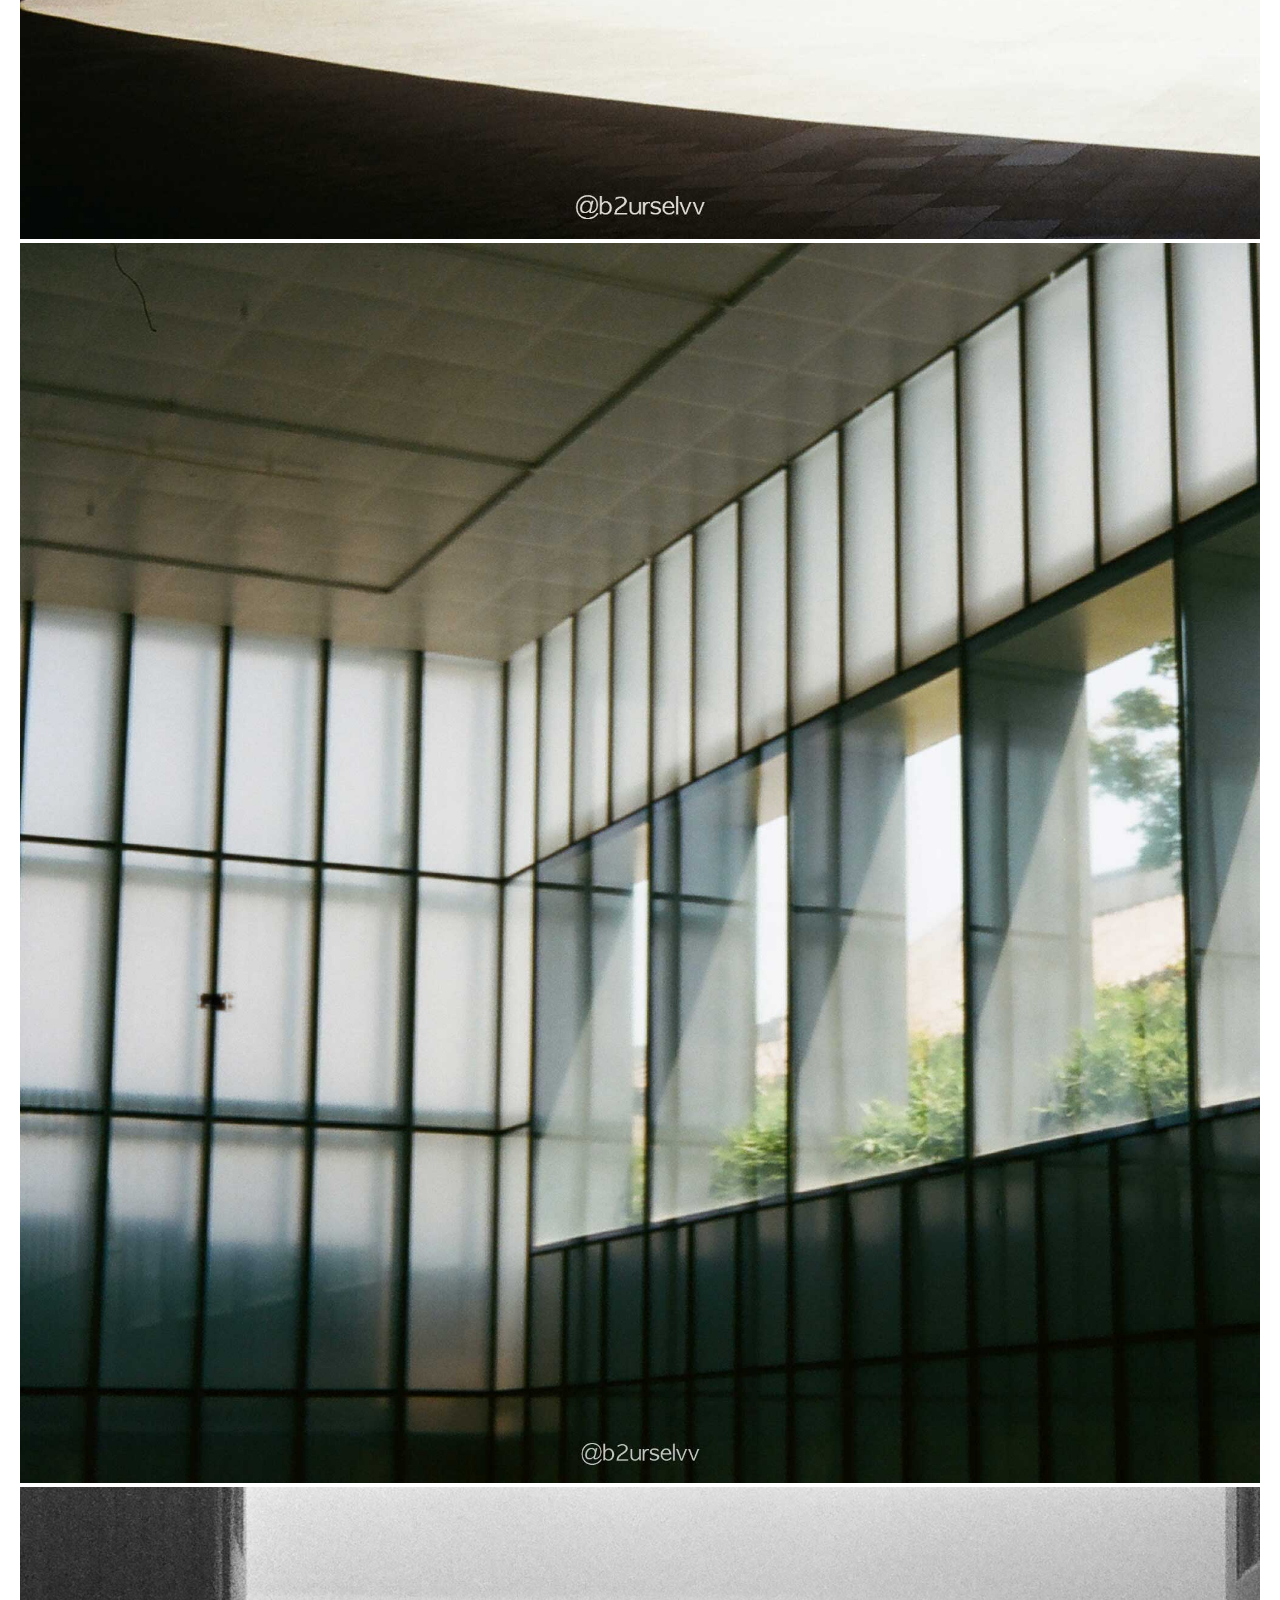
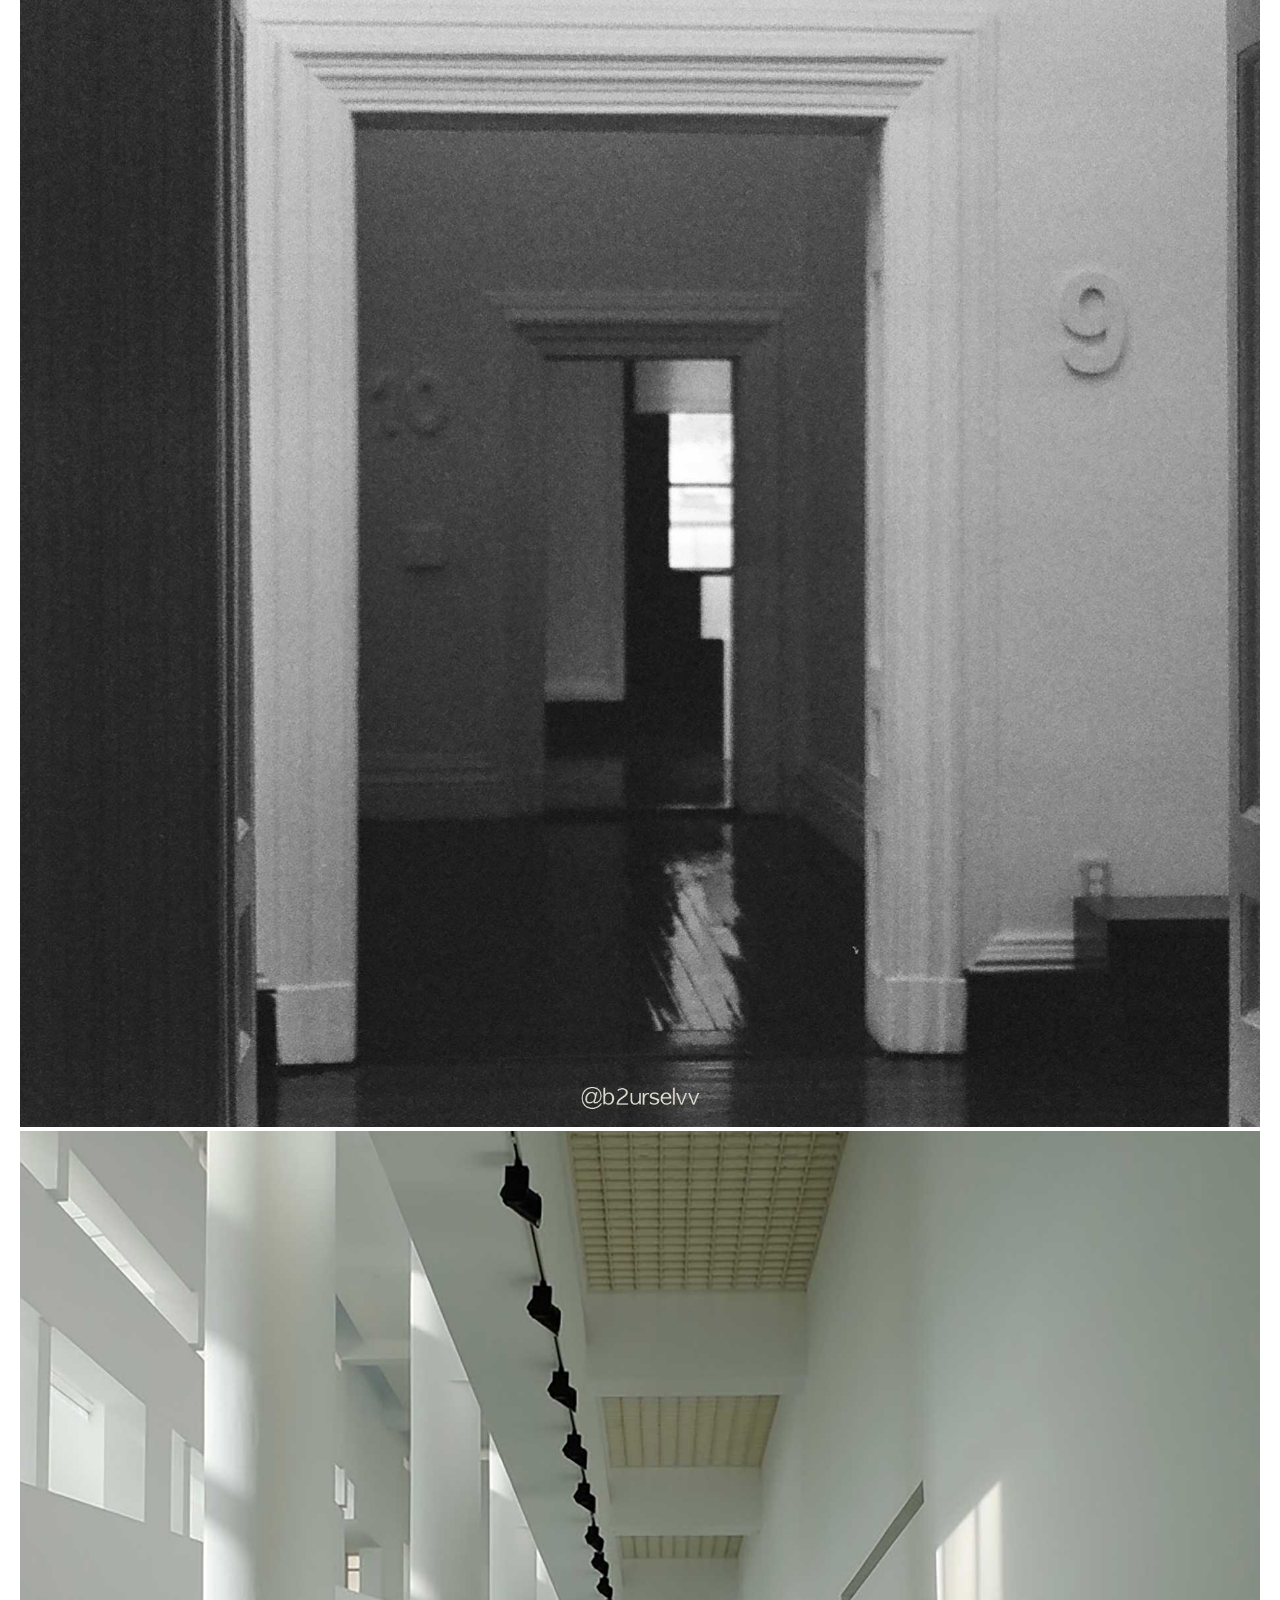
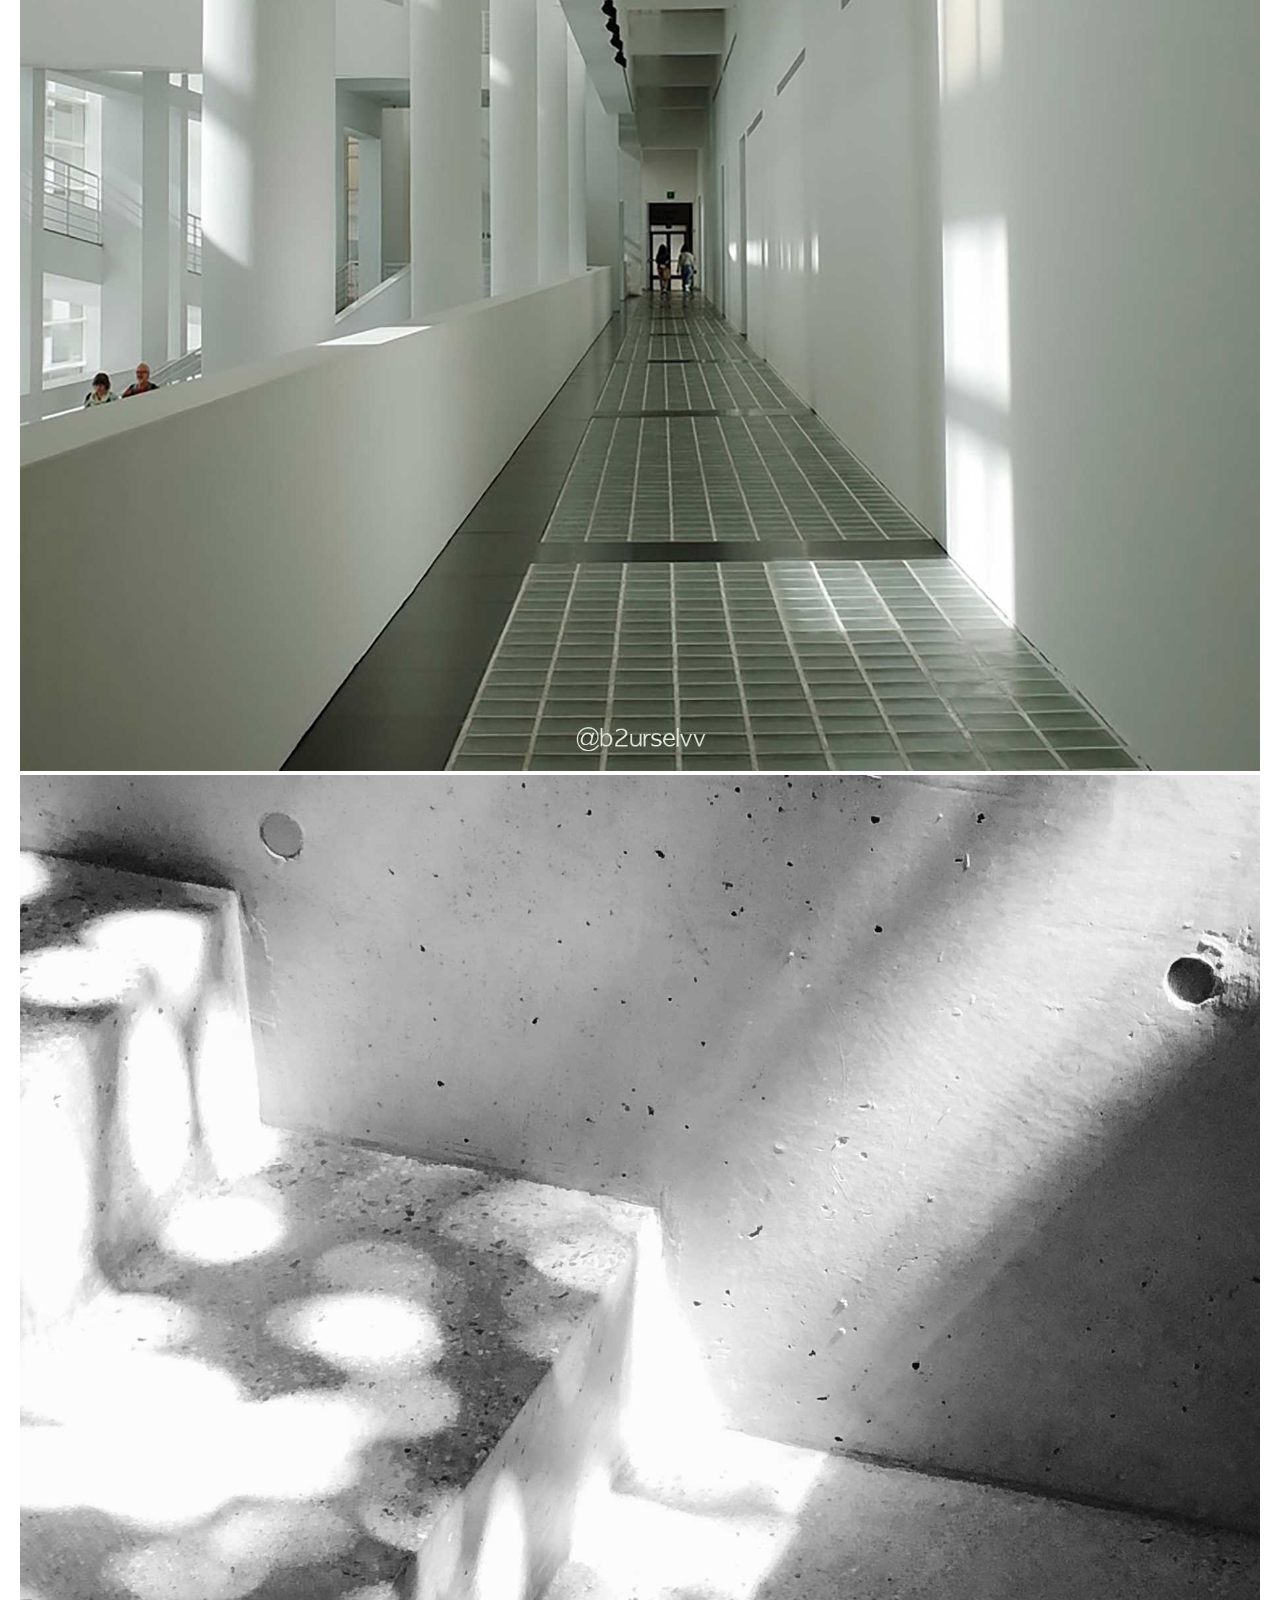
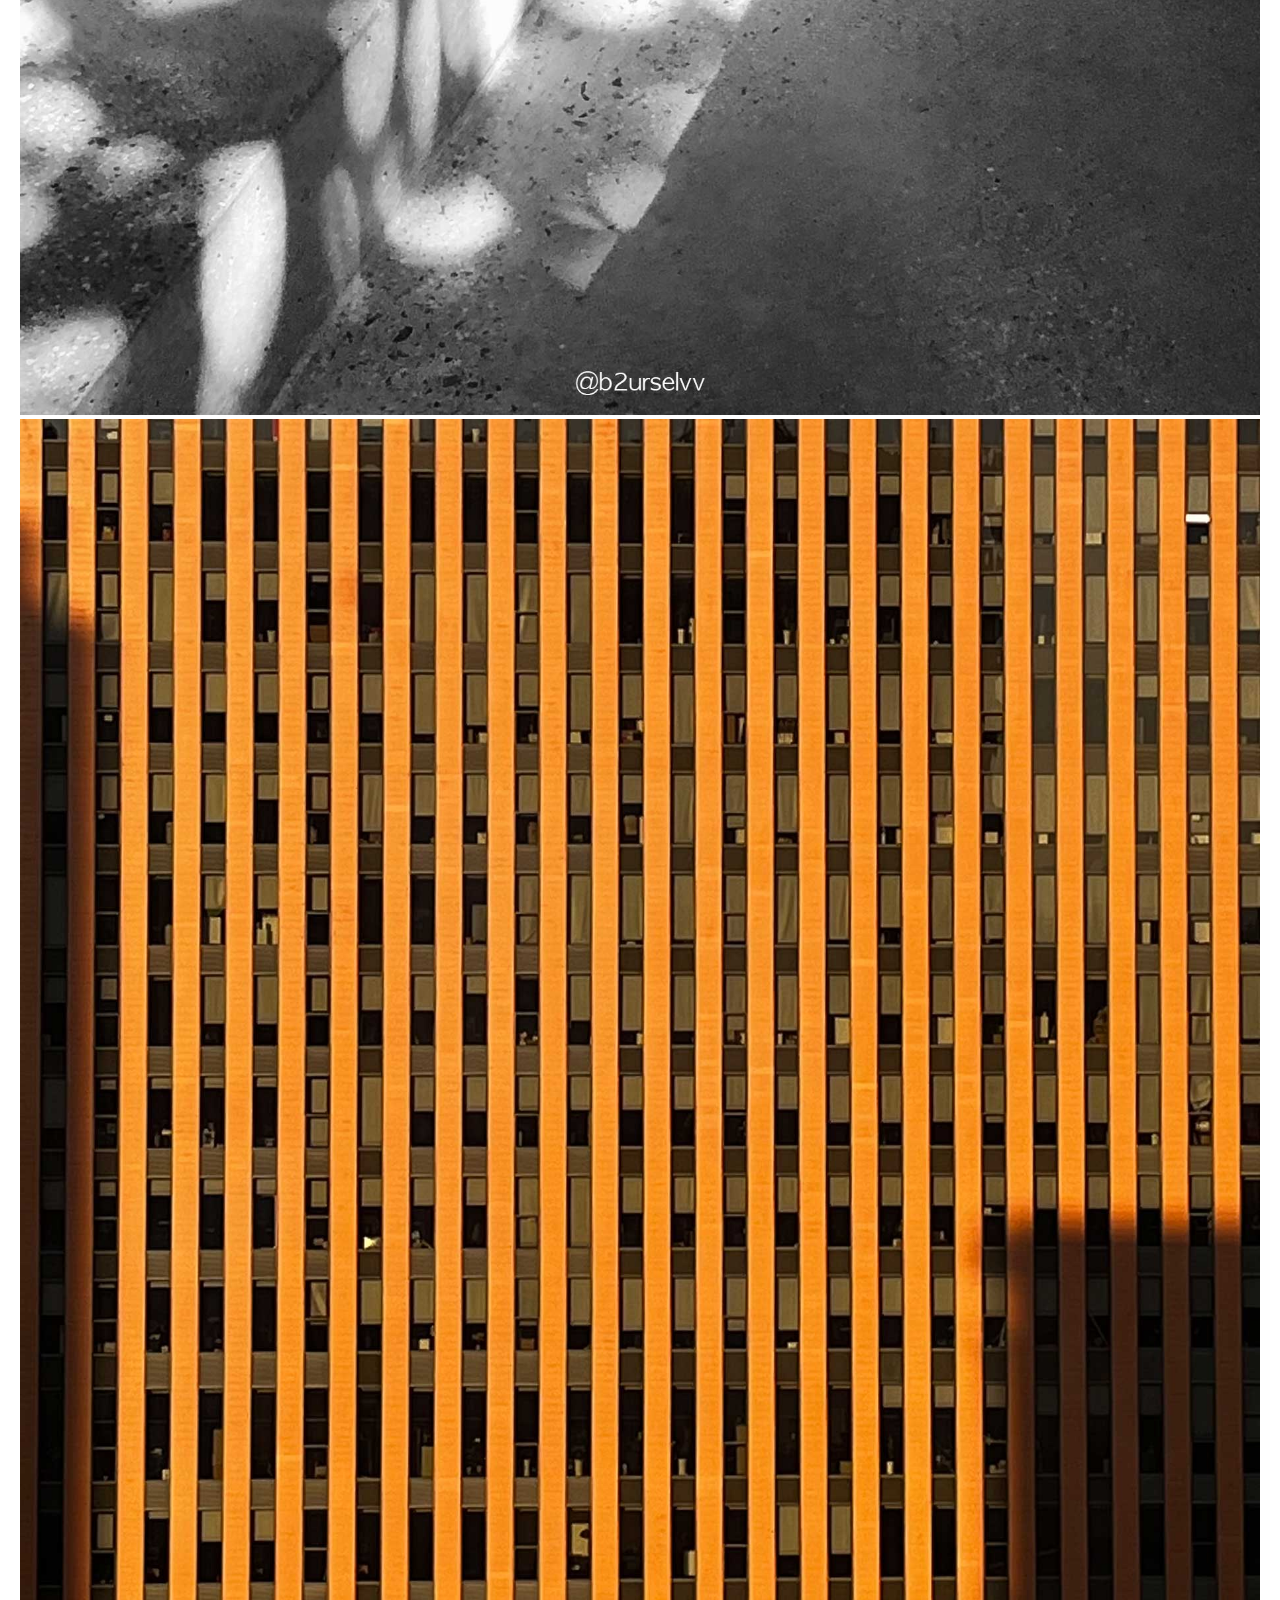
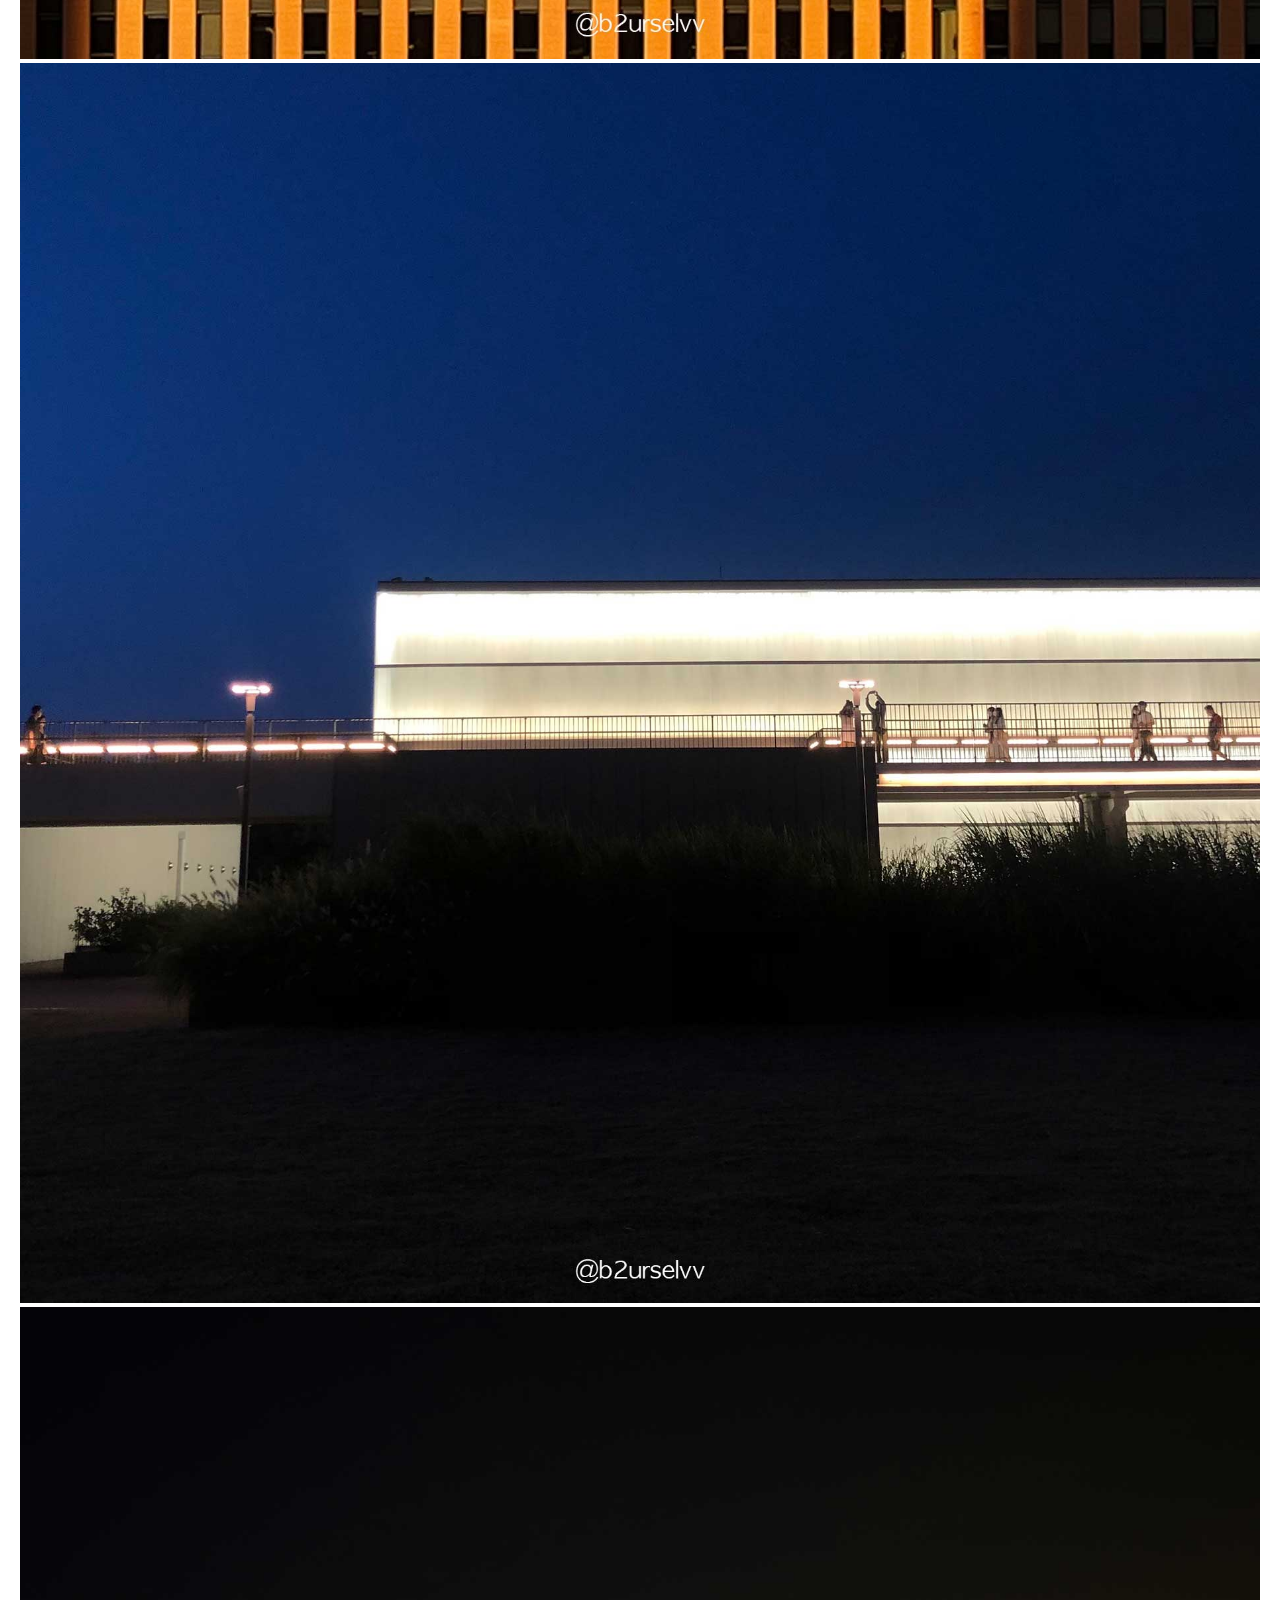
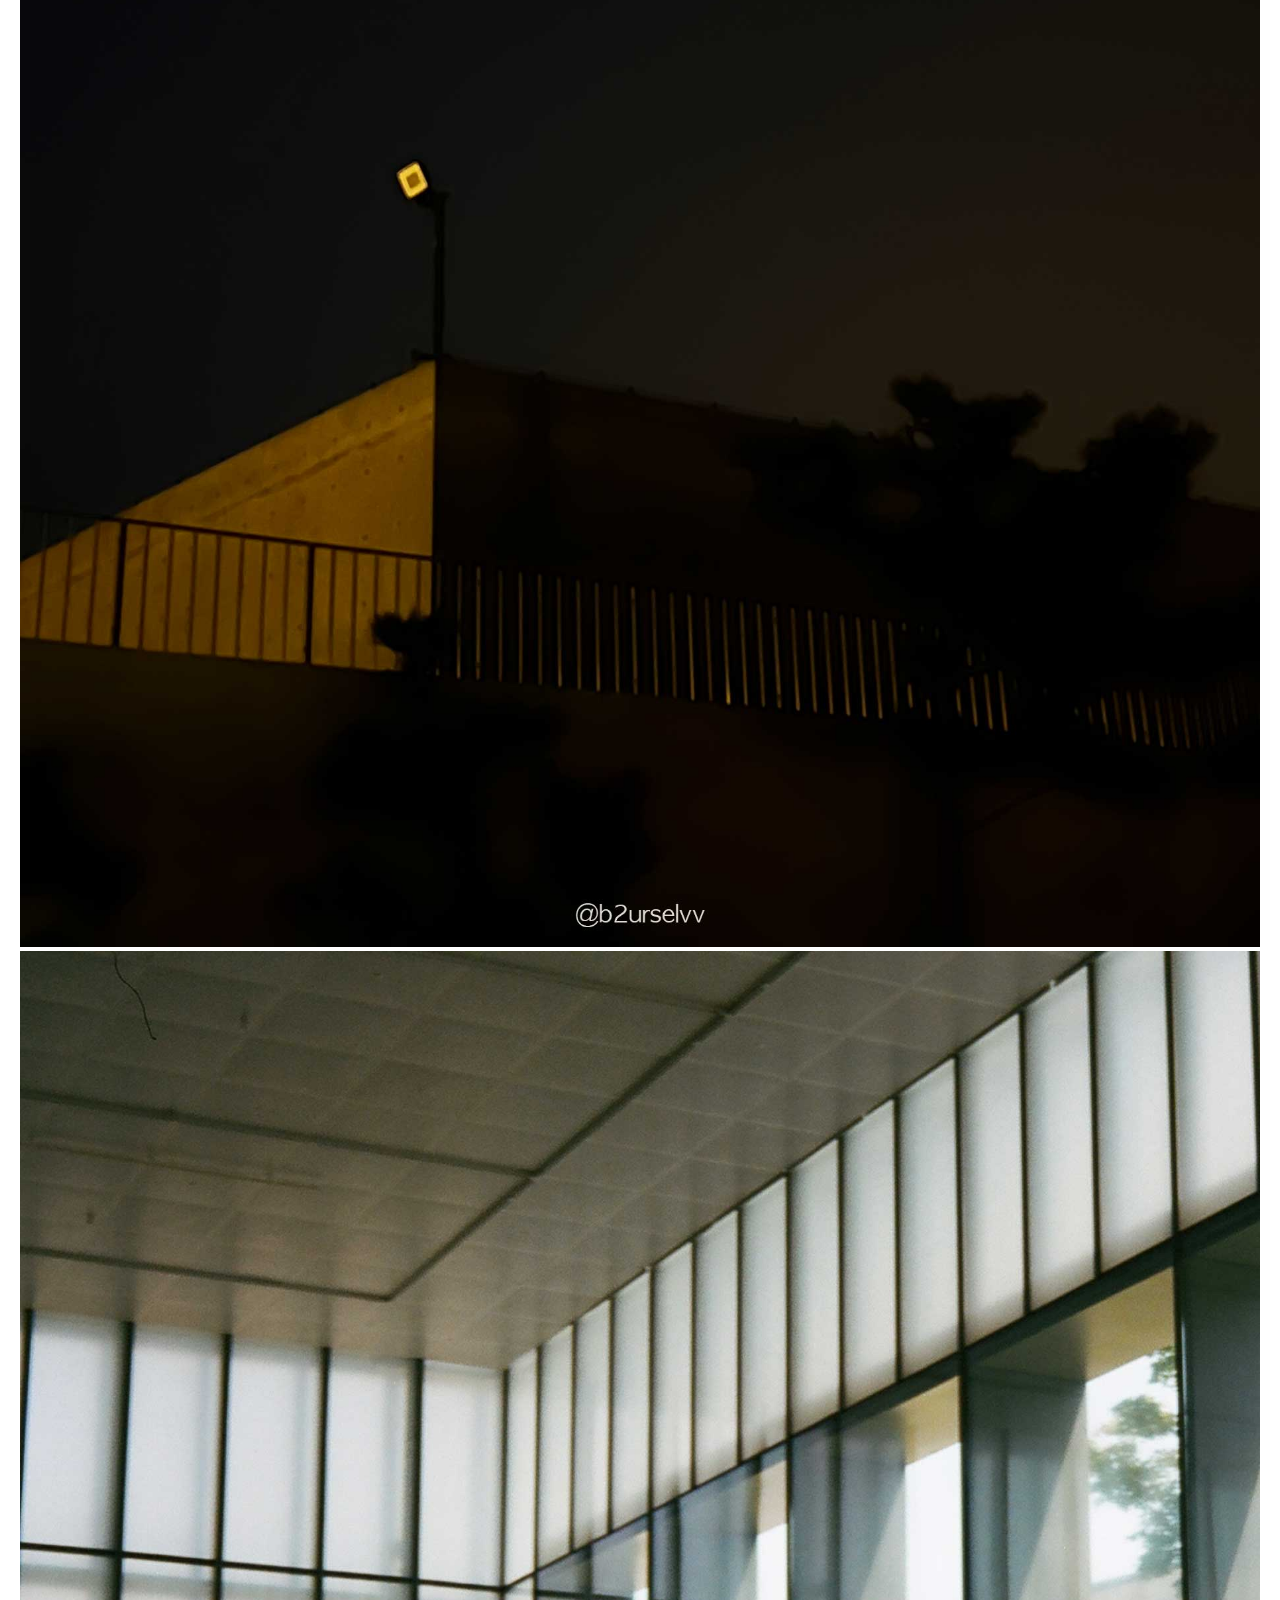
==== commit 88e023e8: "화살표" ====
--- a/index.html
+++ b/index.html
@@ -43,7 +43,7 @@
                     </symbol>
                 </svg>
                 <ul class="list-unstyled instagram">
-                    <li class="ms-3"><a class="text-muted" href="#"><svg class="bi" width="36" height="36" stroke="white"><use xlink:href="#instagram"></use></svg></a></li>
+                    <li class="list-unstyled"><a class="text-muted" href="https://www.instagram.com/b2urselvv/"><svg class="bi" width="36" height="36" stroke="white"><use xlink:href="#instagram"></use></svg></a></li>
                 </ul>
             </div>
         </div>
@@ -84,6 +84,7 @@
                                     <br><br>
                                     빛은 언제나 곁에 있고, <br>
                                     누구나 일상에 숨겨진 자신만의 "그 빛"을 찾으며 위로 받는 순간이 되길 바란다.</p><br>
+                                    <p class="font-top-feature-context-find-light"  >↓사진을 눌러 숨겨진 빛을 확인해보세요!</p>
                           
                                     <div class="row row-cols-3 row-cols-md-4 g-2" id="picture-list">
                                         <div class="col">
@@ -148,7 +149,7 @@
                         
                         <div class="min-width-400px">
                             <div>&nbsp;</div>
-                            <div class="copy border-top"><p style="padding-left:20px">Copyrightⓒ 2023. B2urselvv Design Studio.</p></div>
+                            <div class="copy border-top"><p >Copyrightⓒ 2023. B2urselvv Design Studio.</p></div>
                         </div> 
                         
        
--- a/css/main.css
+++ b/css/main.css
@@ -9,6 +9,7 @@
   --header-right-left-container-size: 150px;
   --searchBar-min-width:294px;
   --height-header:56px;
+  --min-width-iphone:375px;
 }
 header{
   top:0;
@@ -74,7 +75,7 @@
   align-items:center;
   color:var(--color-black);
   padding-left: 10px;
-  padding-right: 0px;
+  padding-right: 20px;
 }
 
 .masthead-container {
@@ -98,7 +99,8 @@
 }
 
 .headName{
-  width:293px;
+  font-size:0.9rem;
+  width:283px;
   margin-bottom:0px;
 }
 
@@ -106,7 +108,7 @@
   display:flex;
   justify-content: center;
   align-items: center;
-  padding-right:20px;
+  width:36px ;
   margin:0;
 }
 
@@ -234,7 +236,7 @@
   padding-right:20px;
   padding-left:20px;
   padding-top:30px;
-  min-width: 400px;
+  min-width: var(--min-width-iphone);
 }
 
 #fe-page-manager-container {
@@ -255,6 +257,14 @@
 .font-top-feature-context{
   color:var(--color-black);
   font-size:1rem;
+}
+
+.font-top-feature-context-find-light{
+  display:flex;
+  justify-content: center;
+  font-weight: 700;
+  font-size:0.8rem;
+
 }
 
 .card-body{
@@ -283,12 +293,13 @@
 
 /* */
 .border-top{
-
-  min-width: 400px;
+  text-align: center;
+
+  min-width: var(--min-width-iphone);
 }
 
 .min-width-400px{
-  min-width: 400px;
+  min-width: var(--min-width-iphone);
 }
 
 
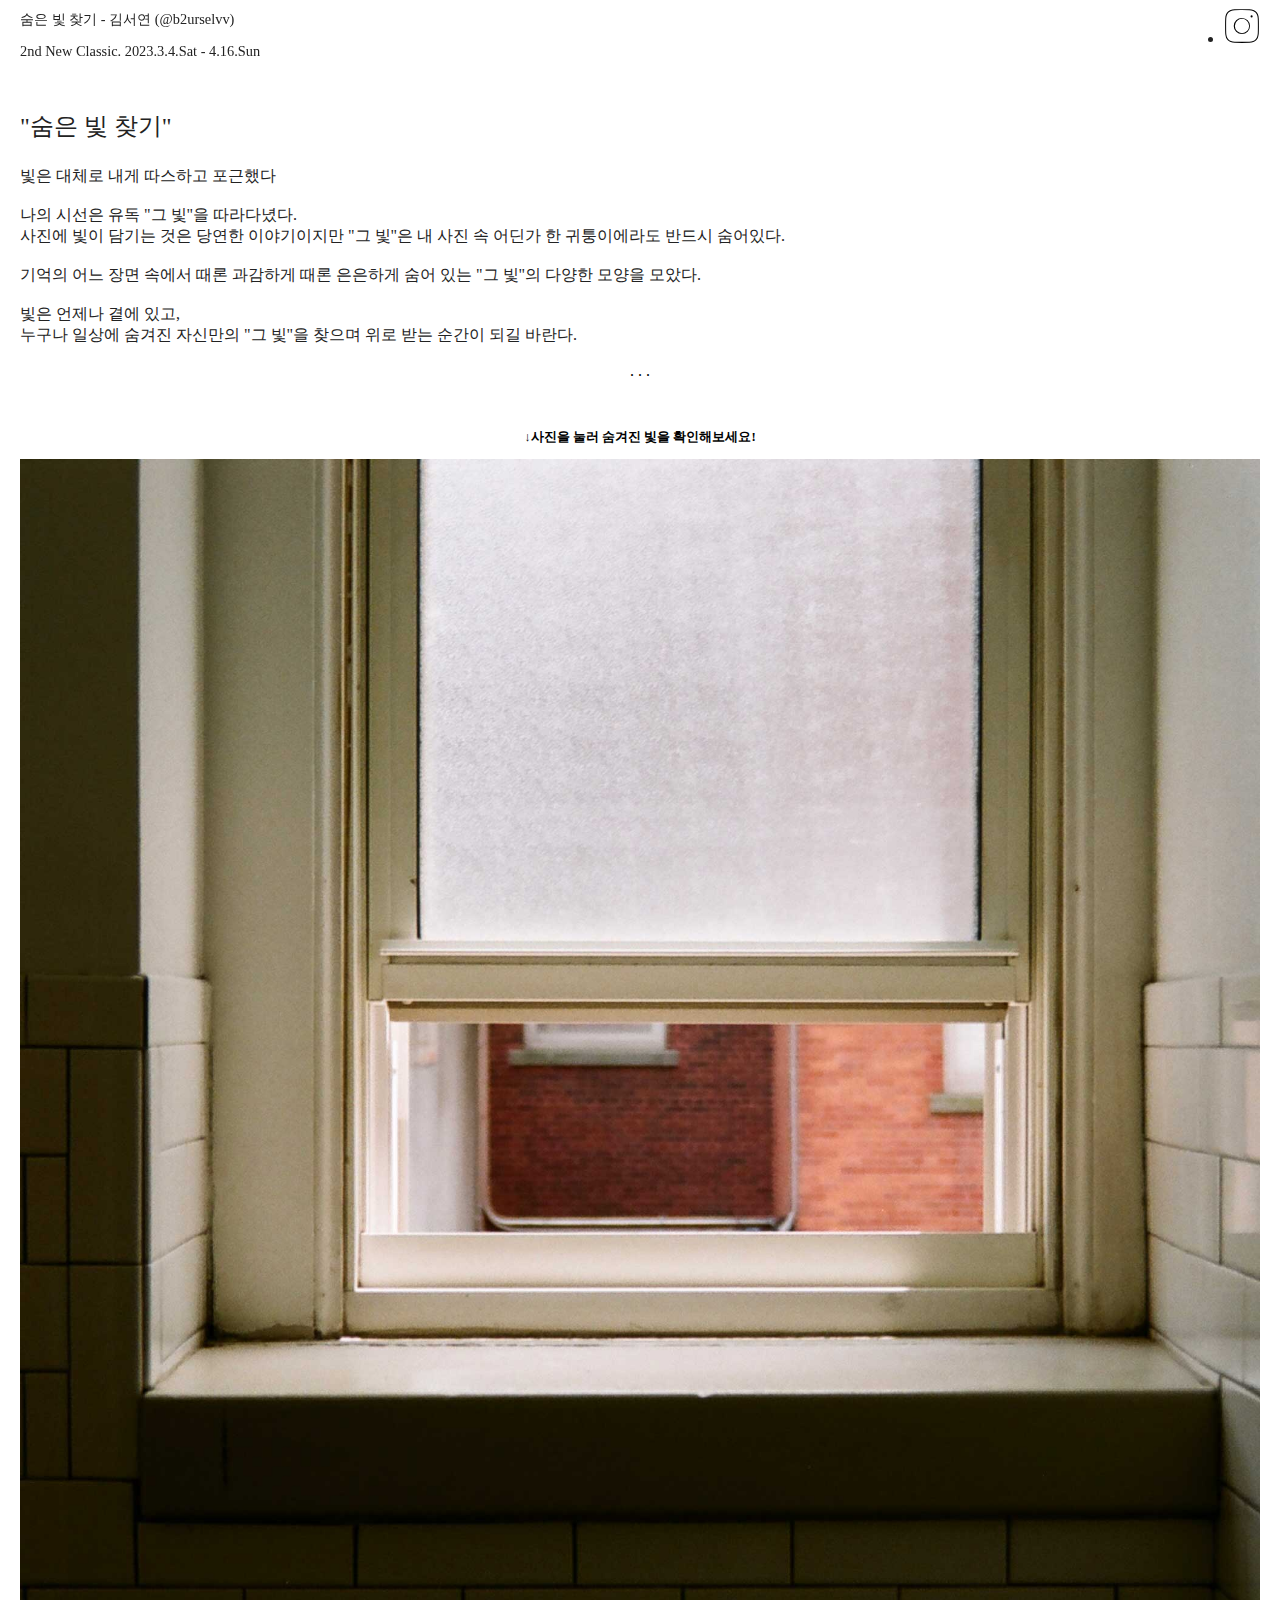
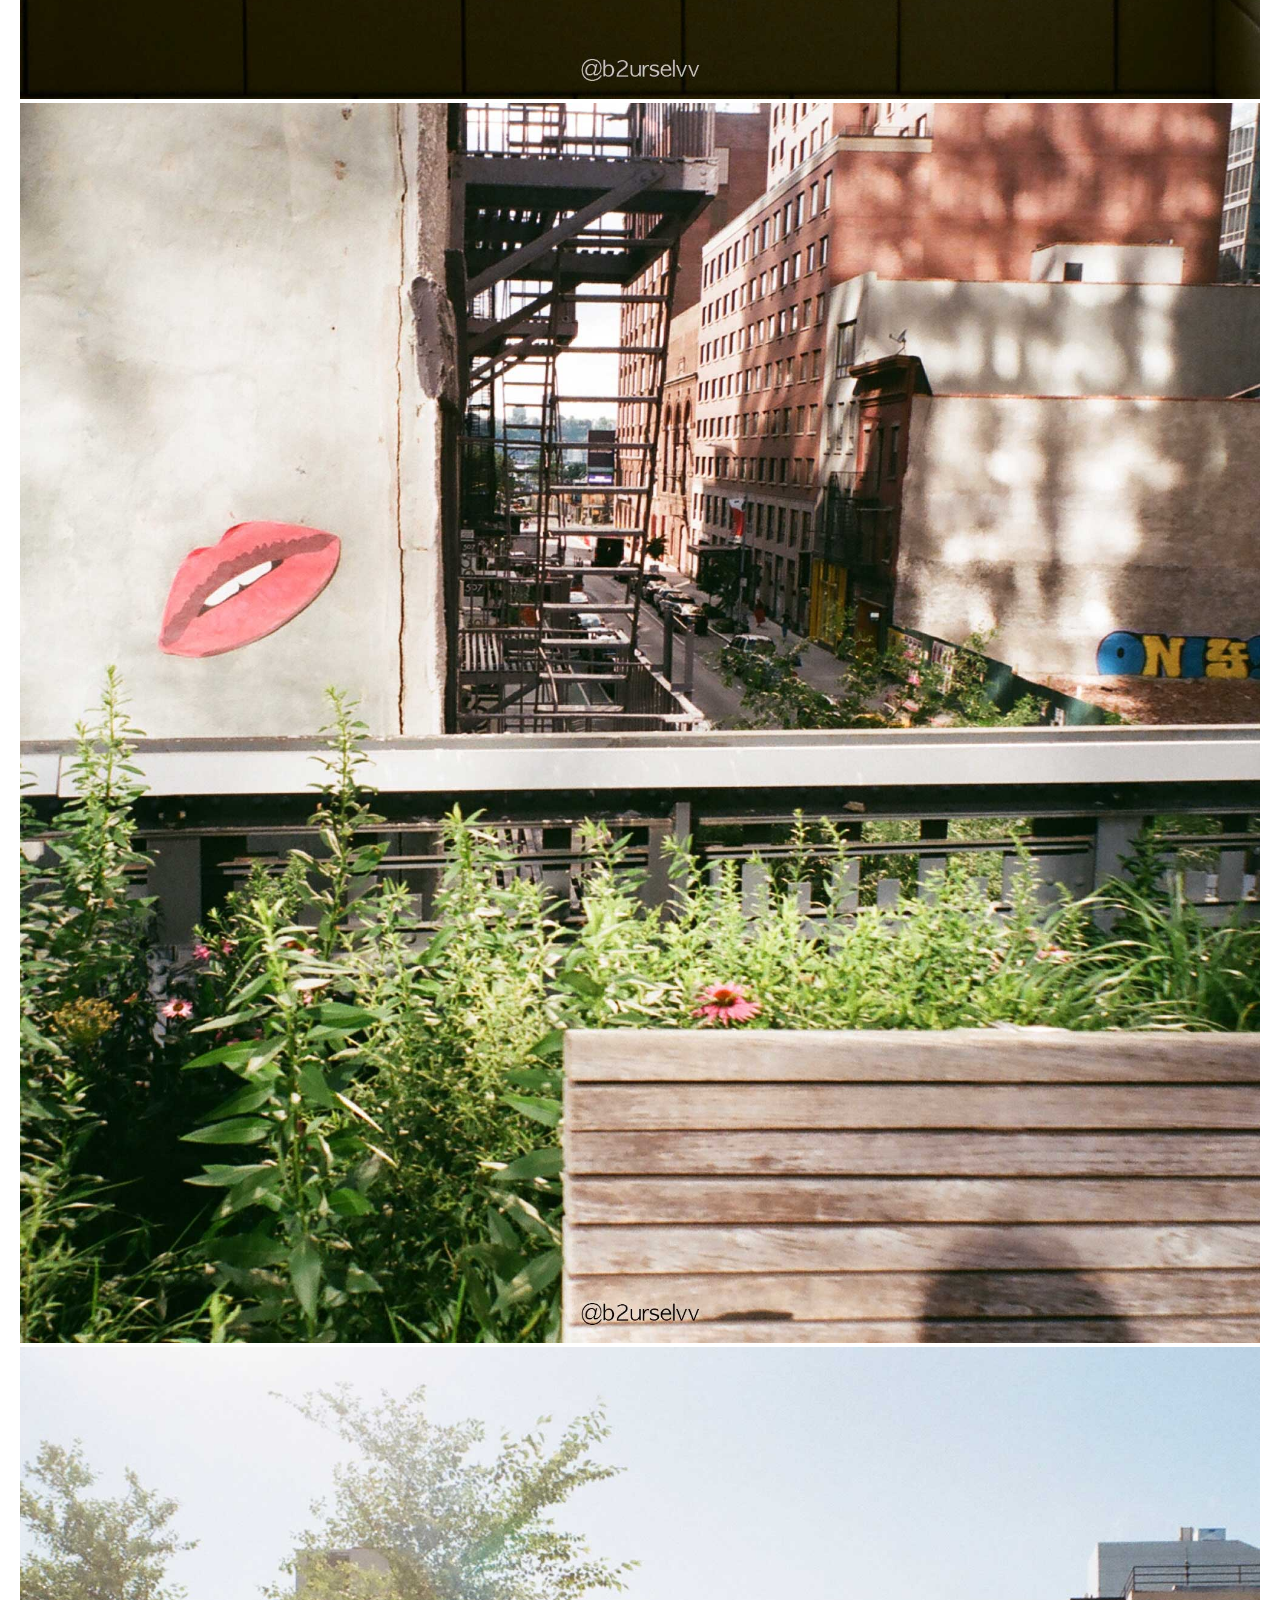
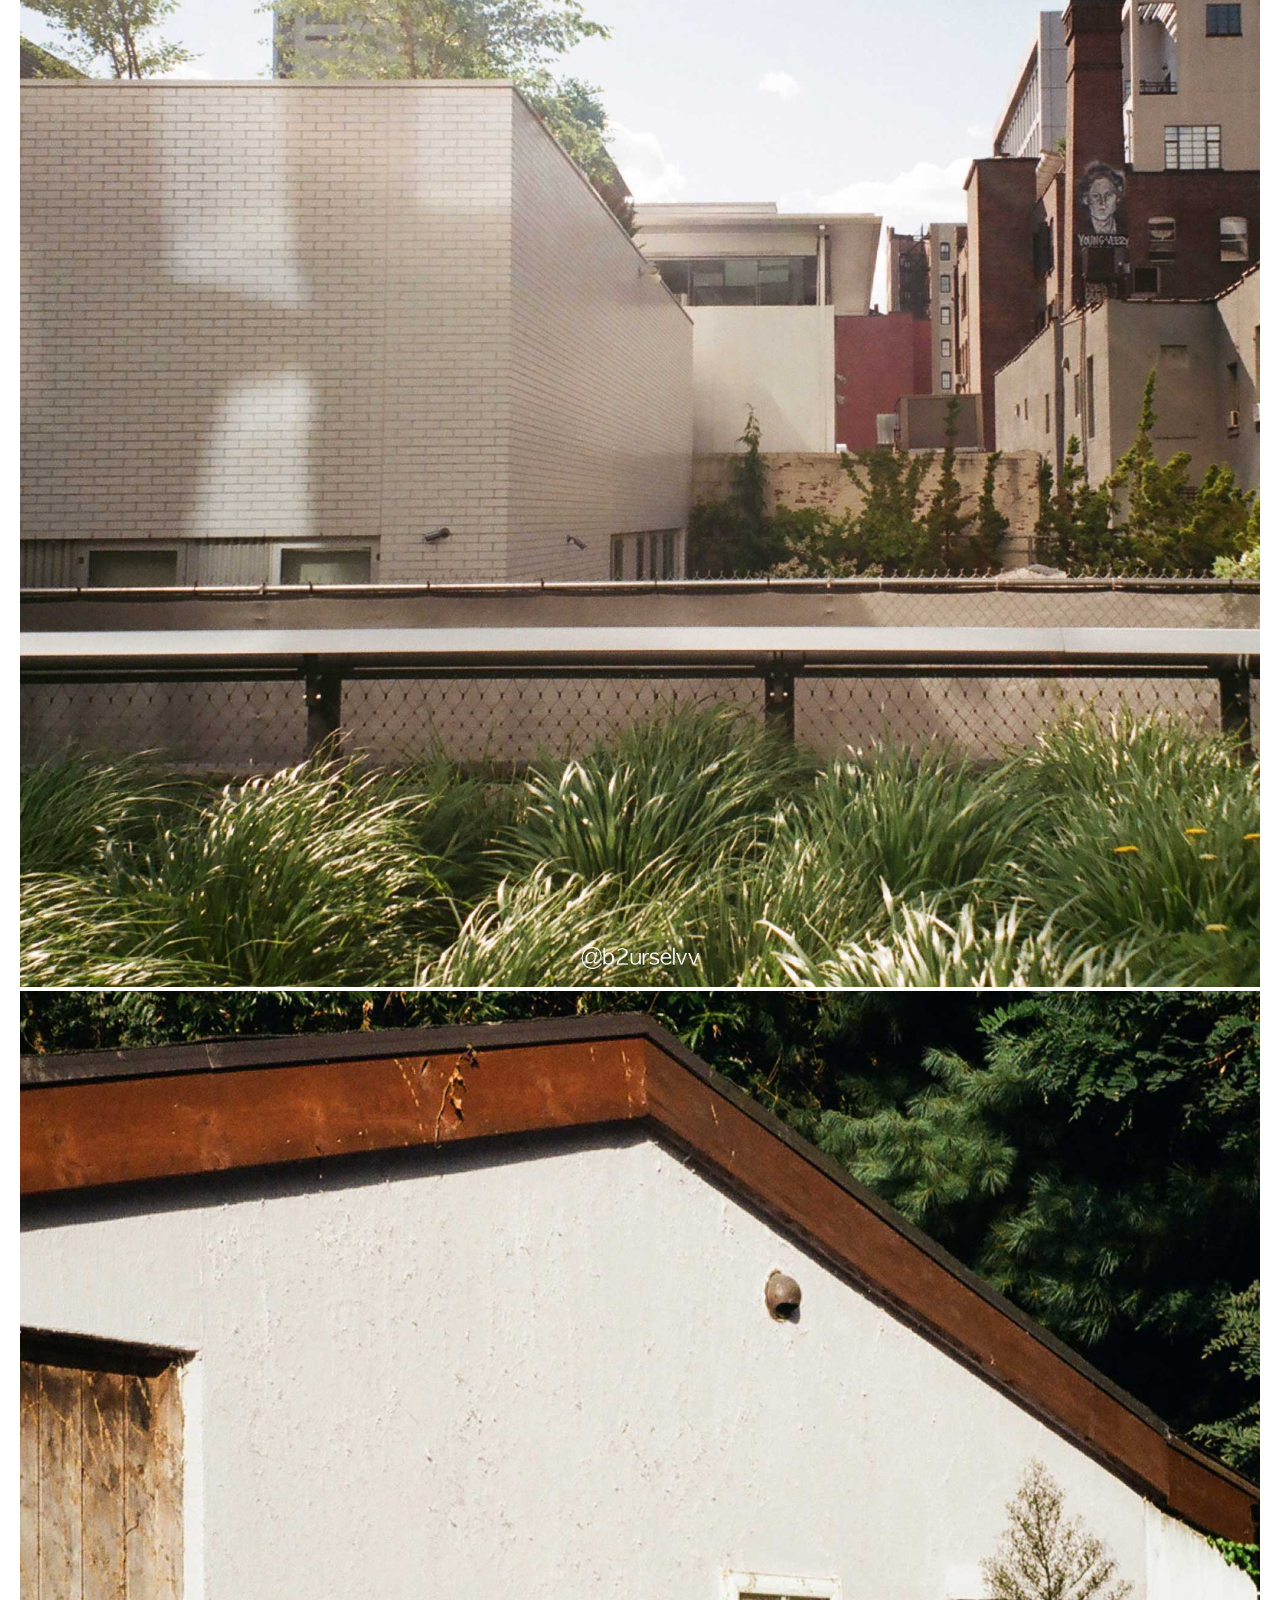
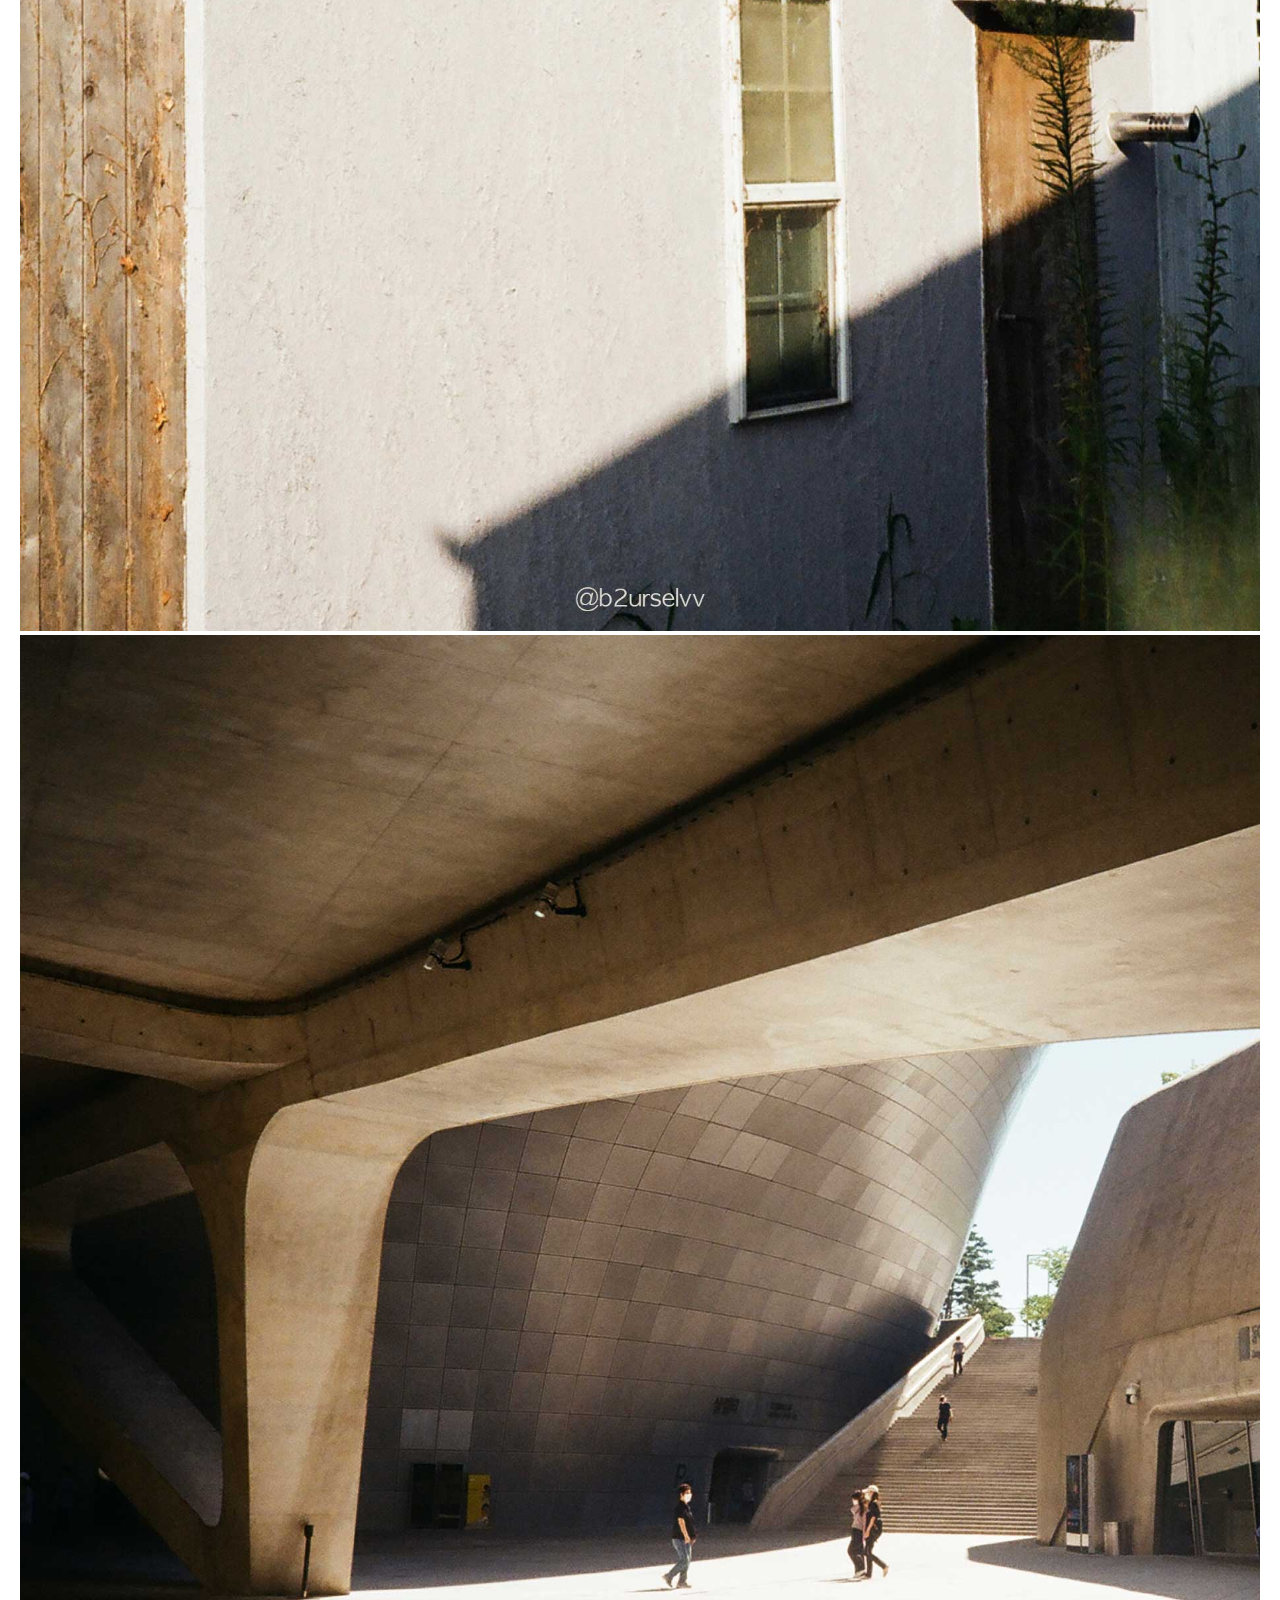
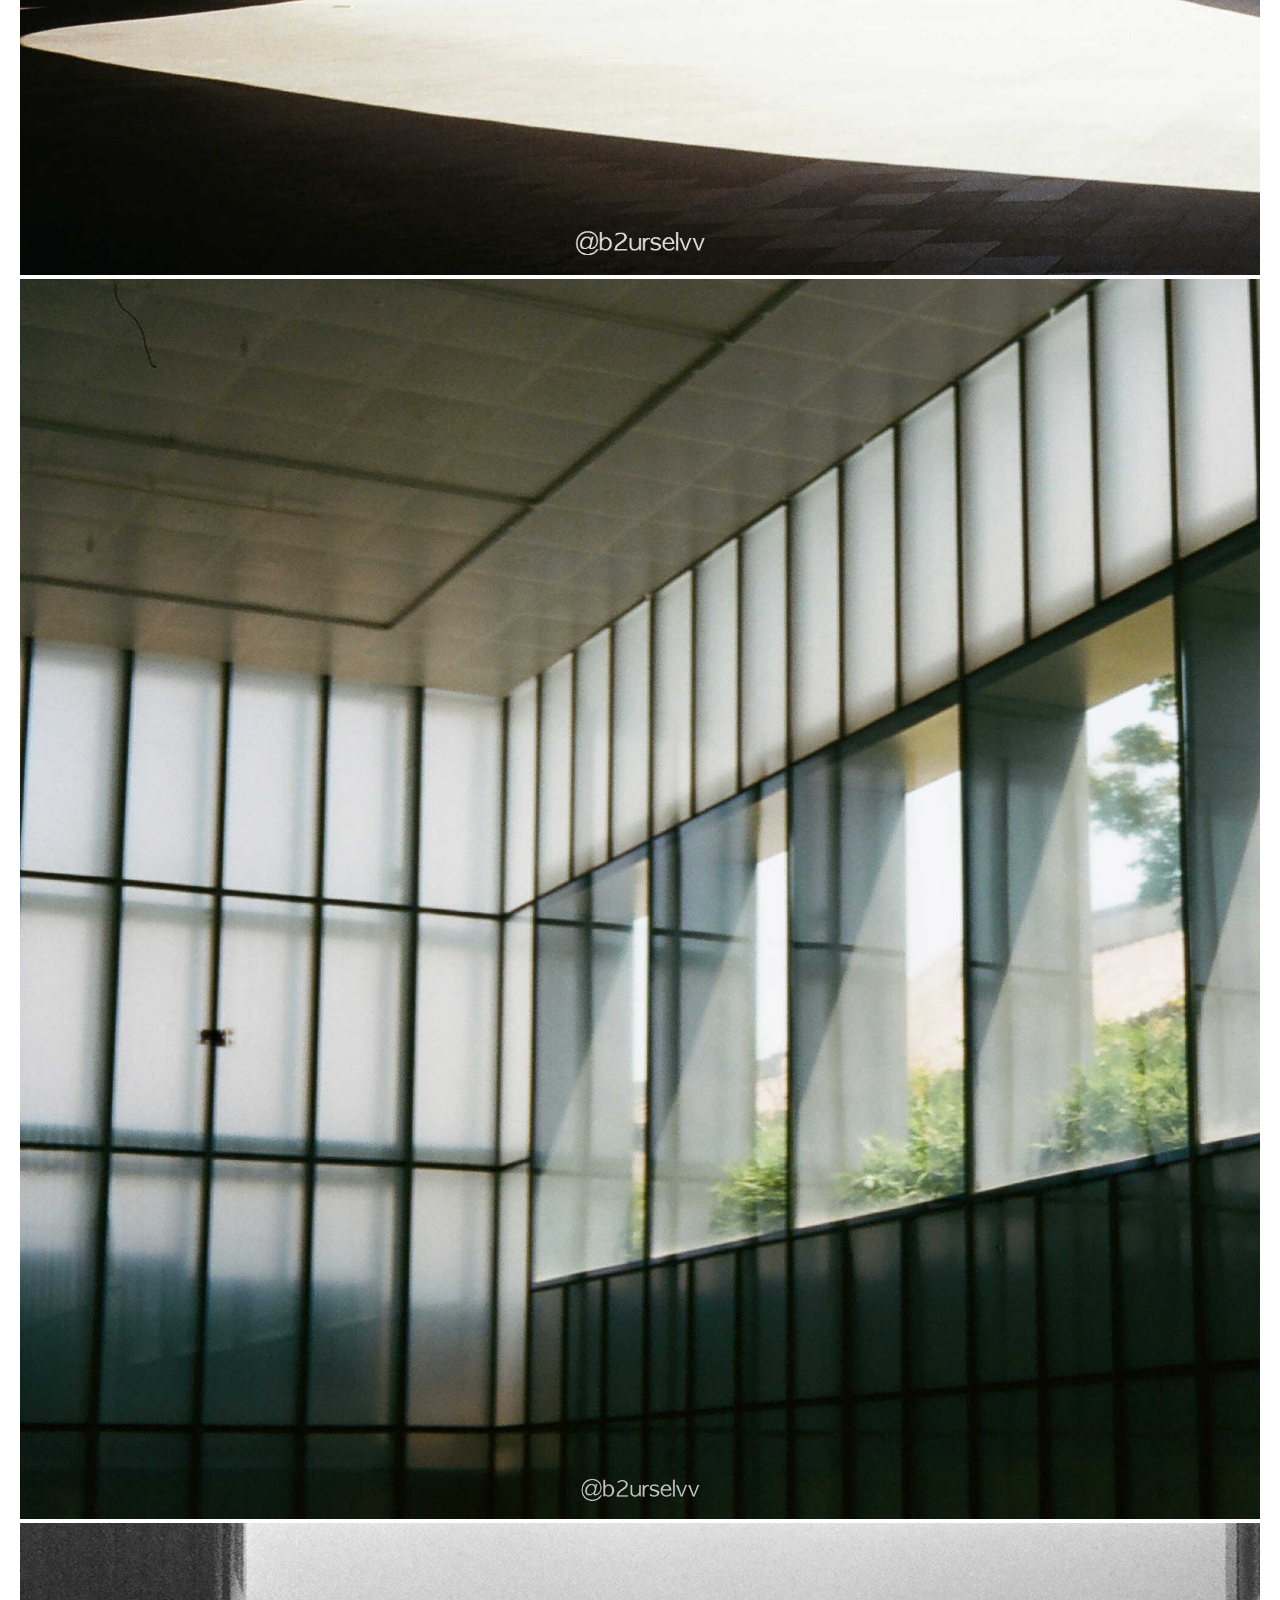
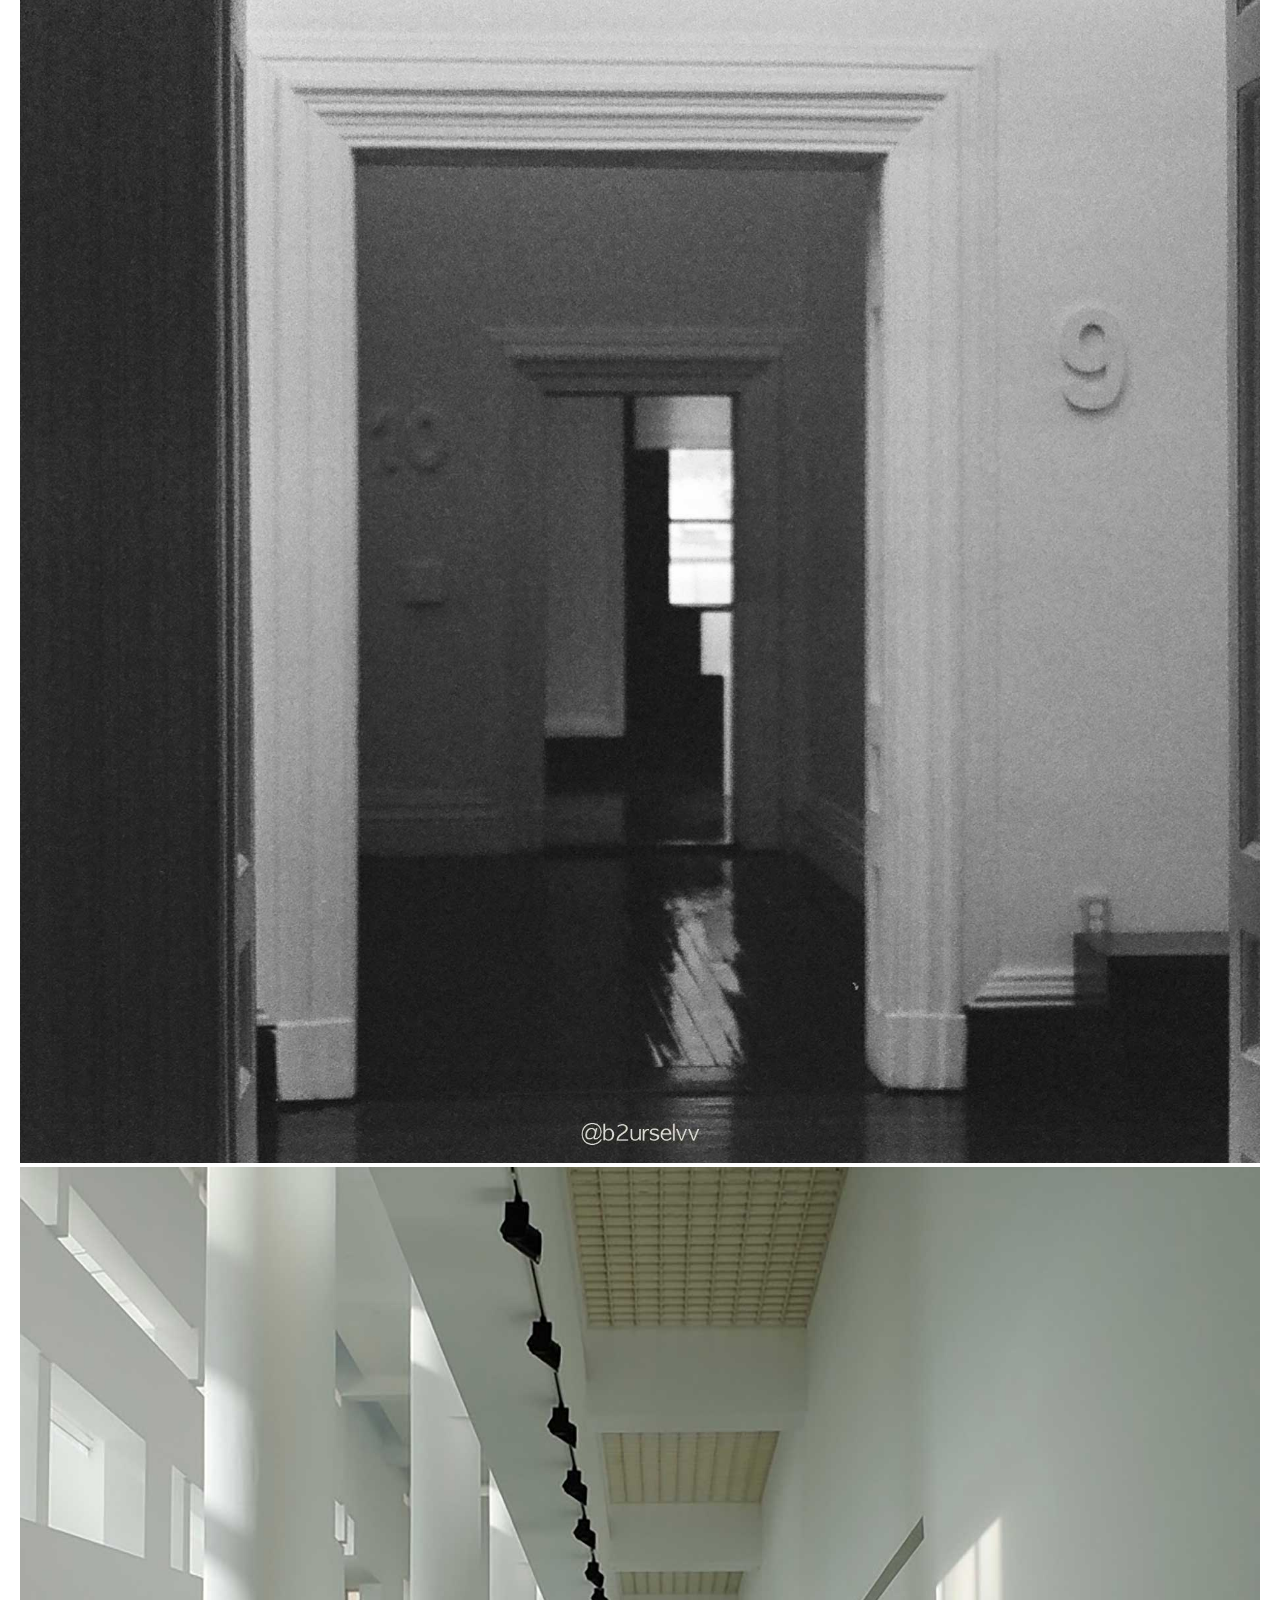
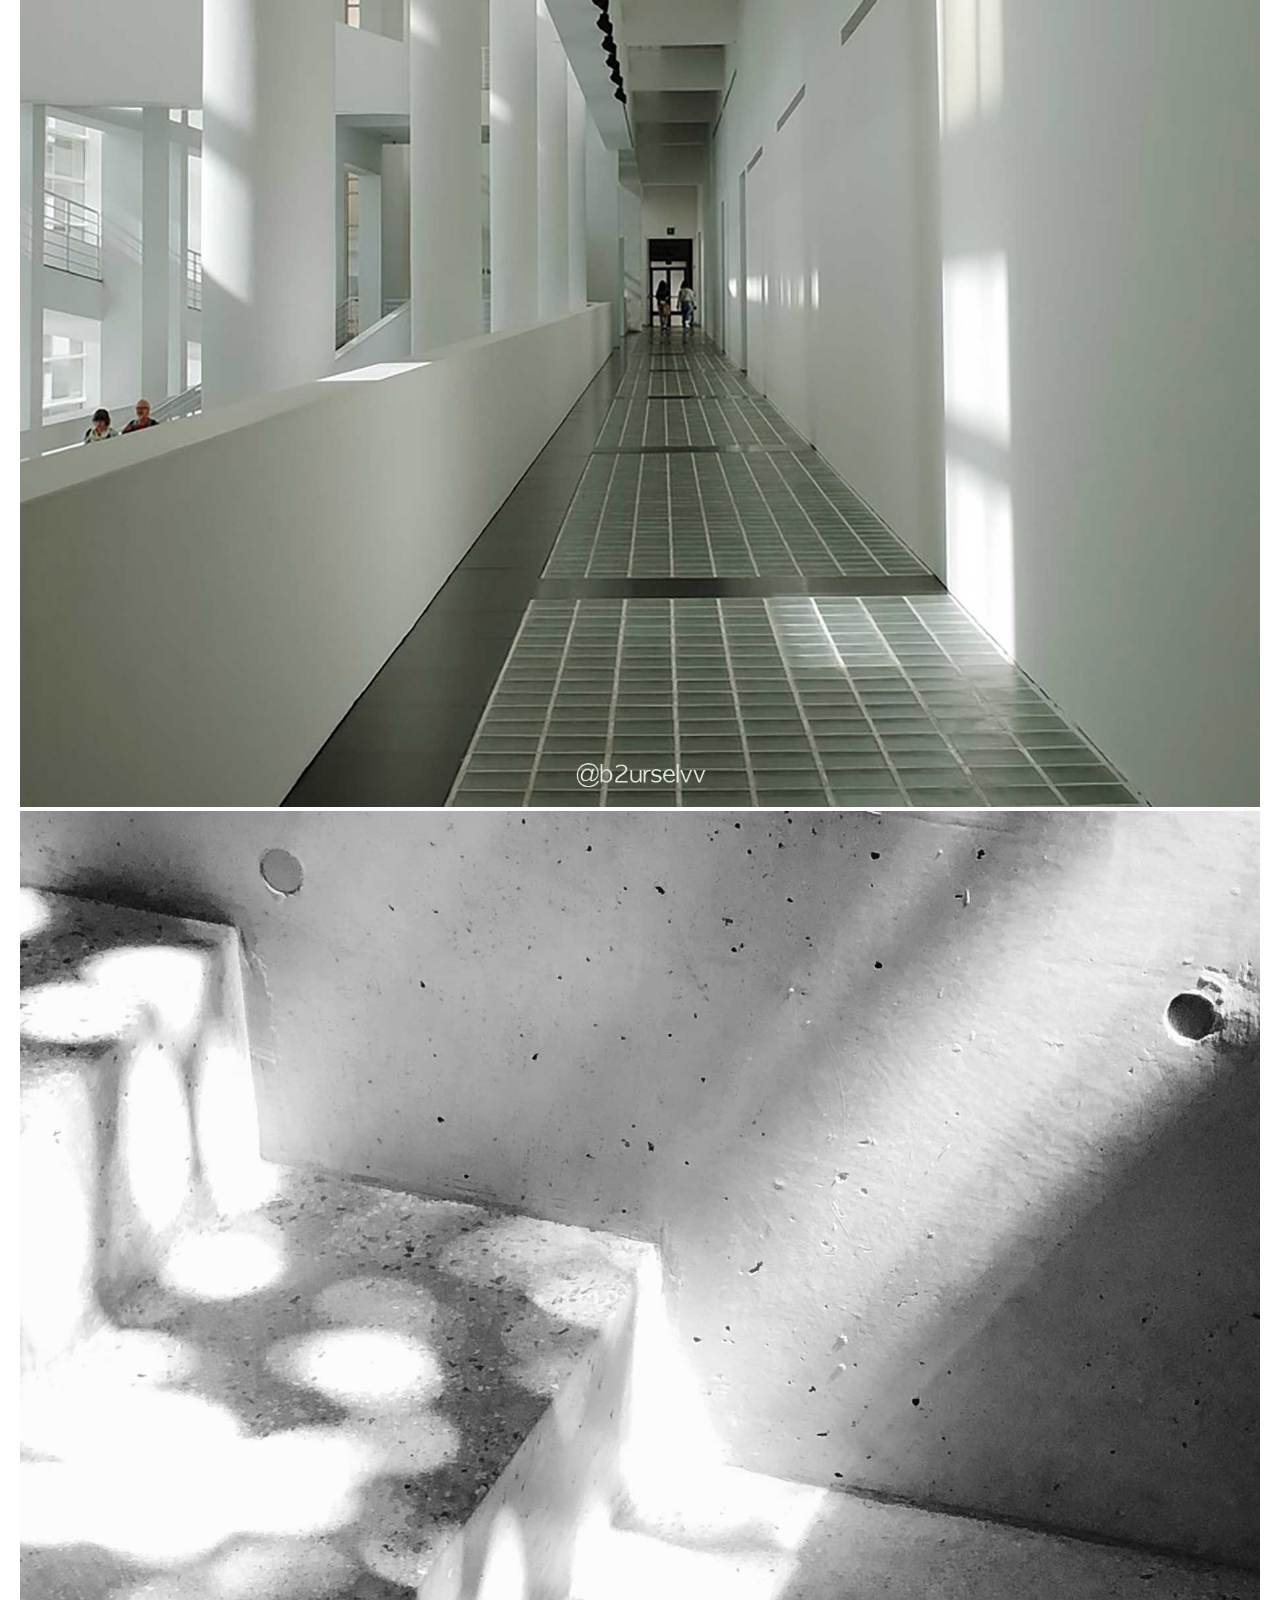
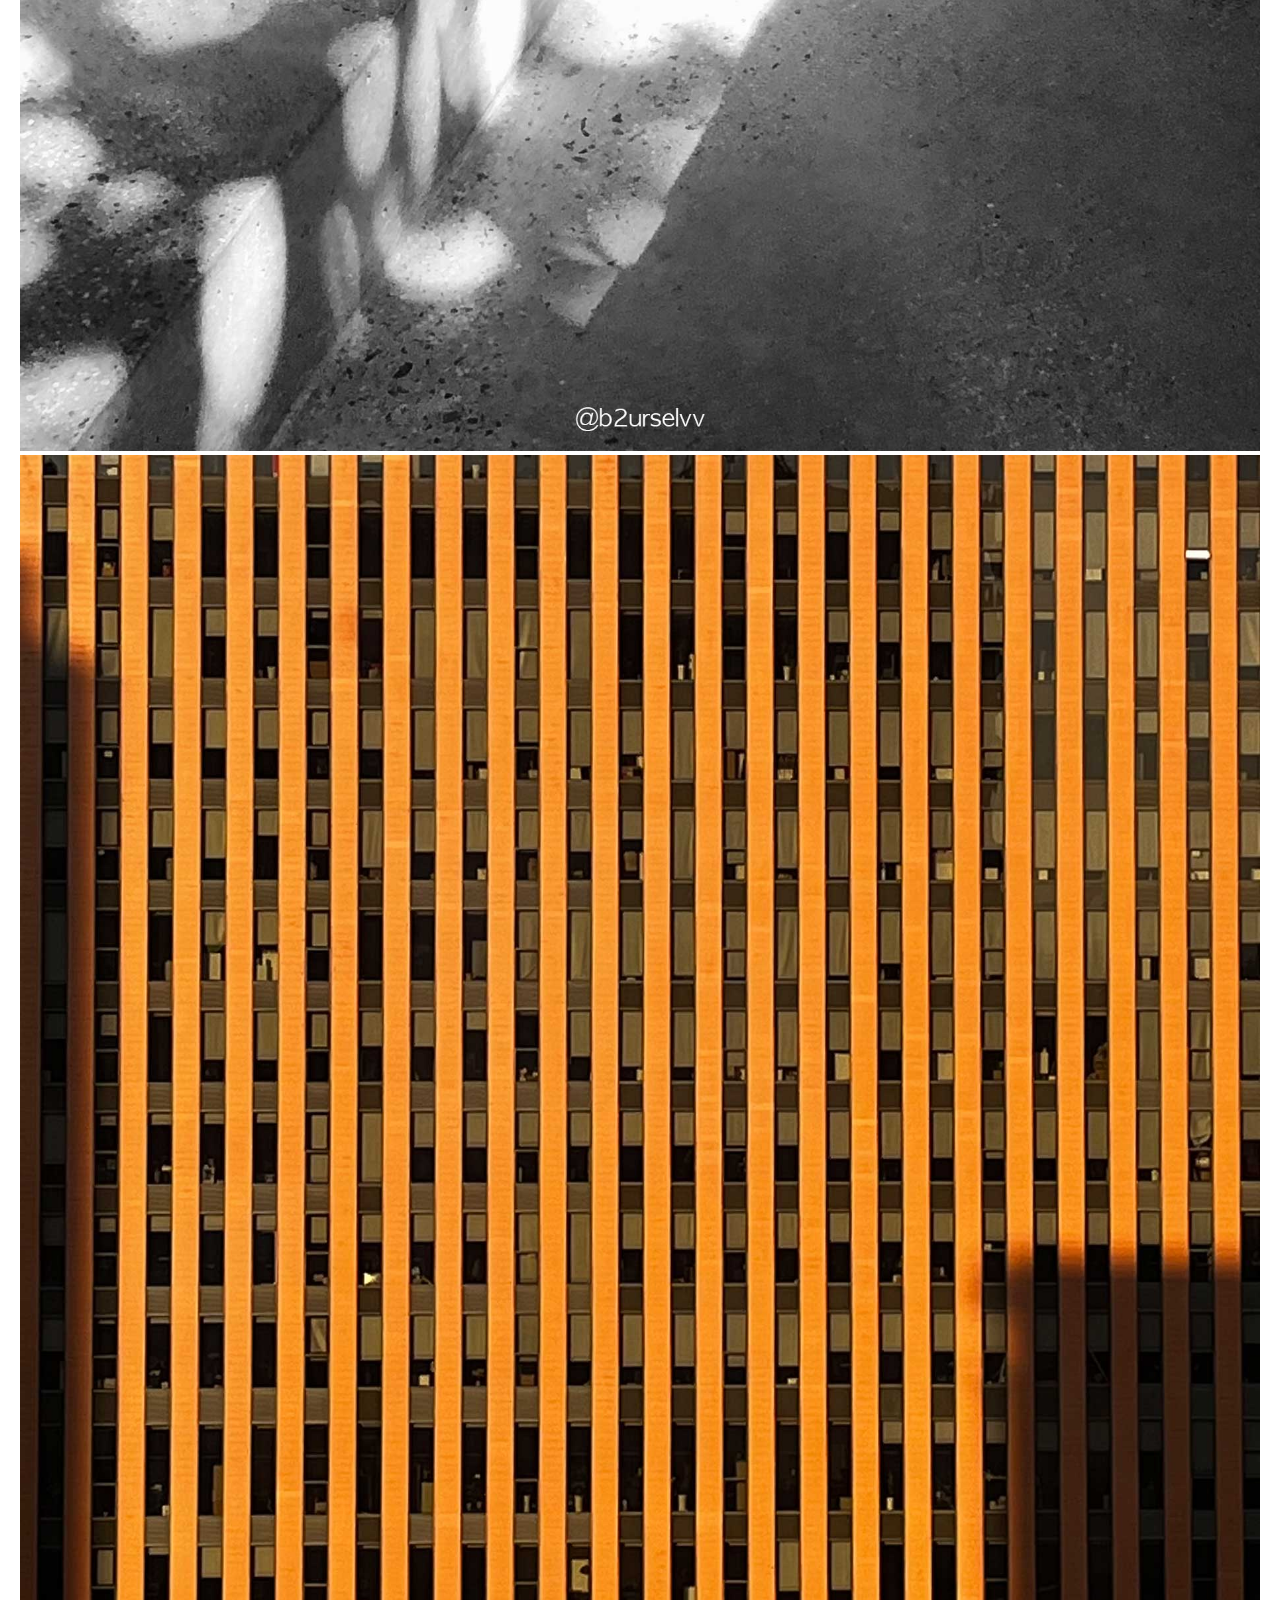
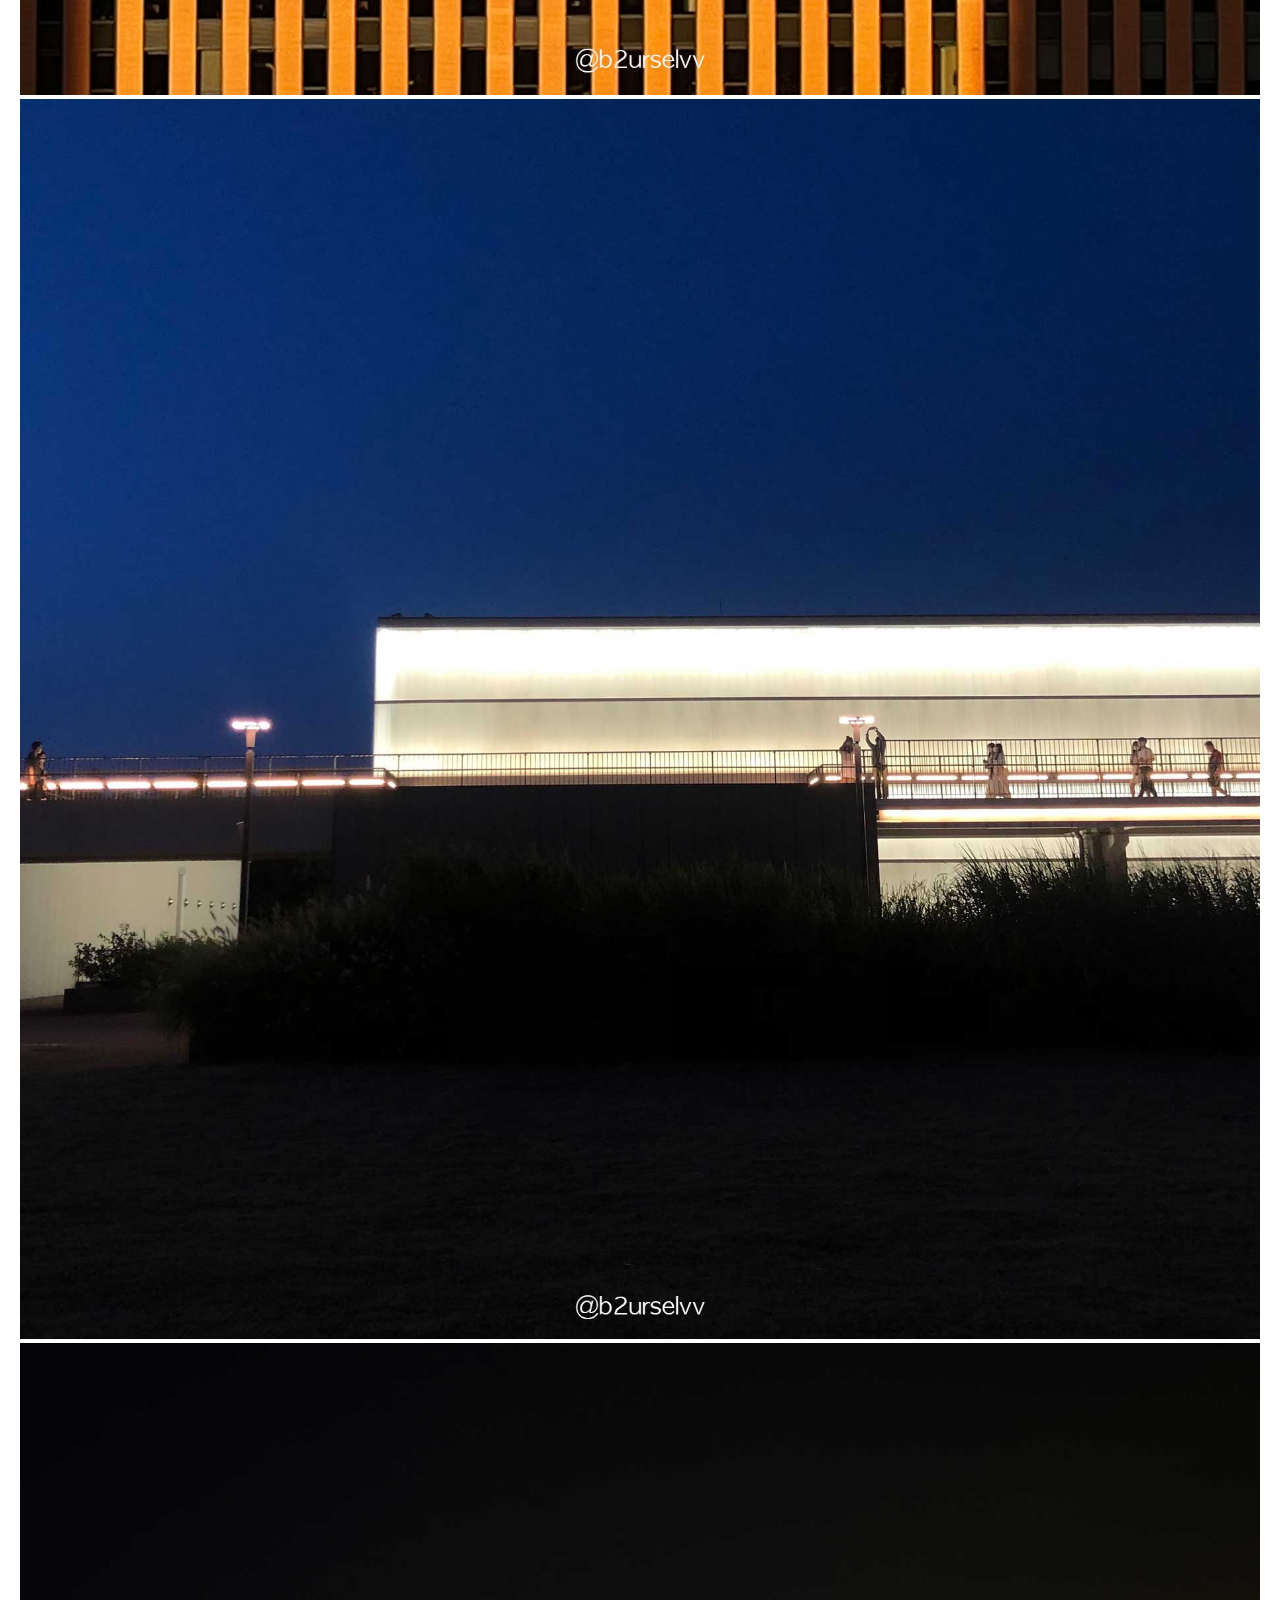
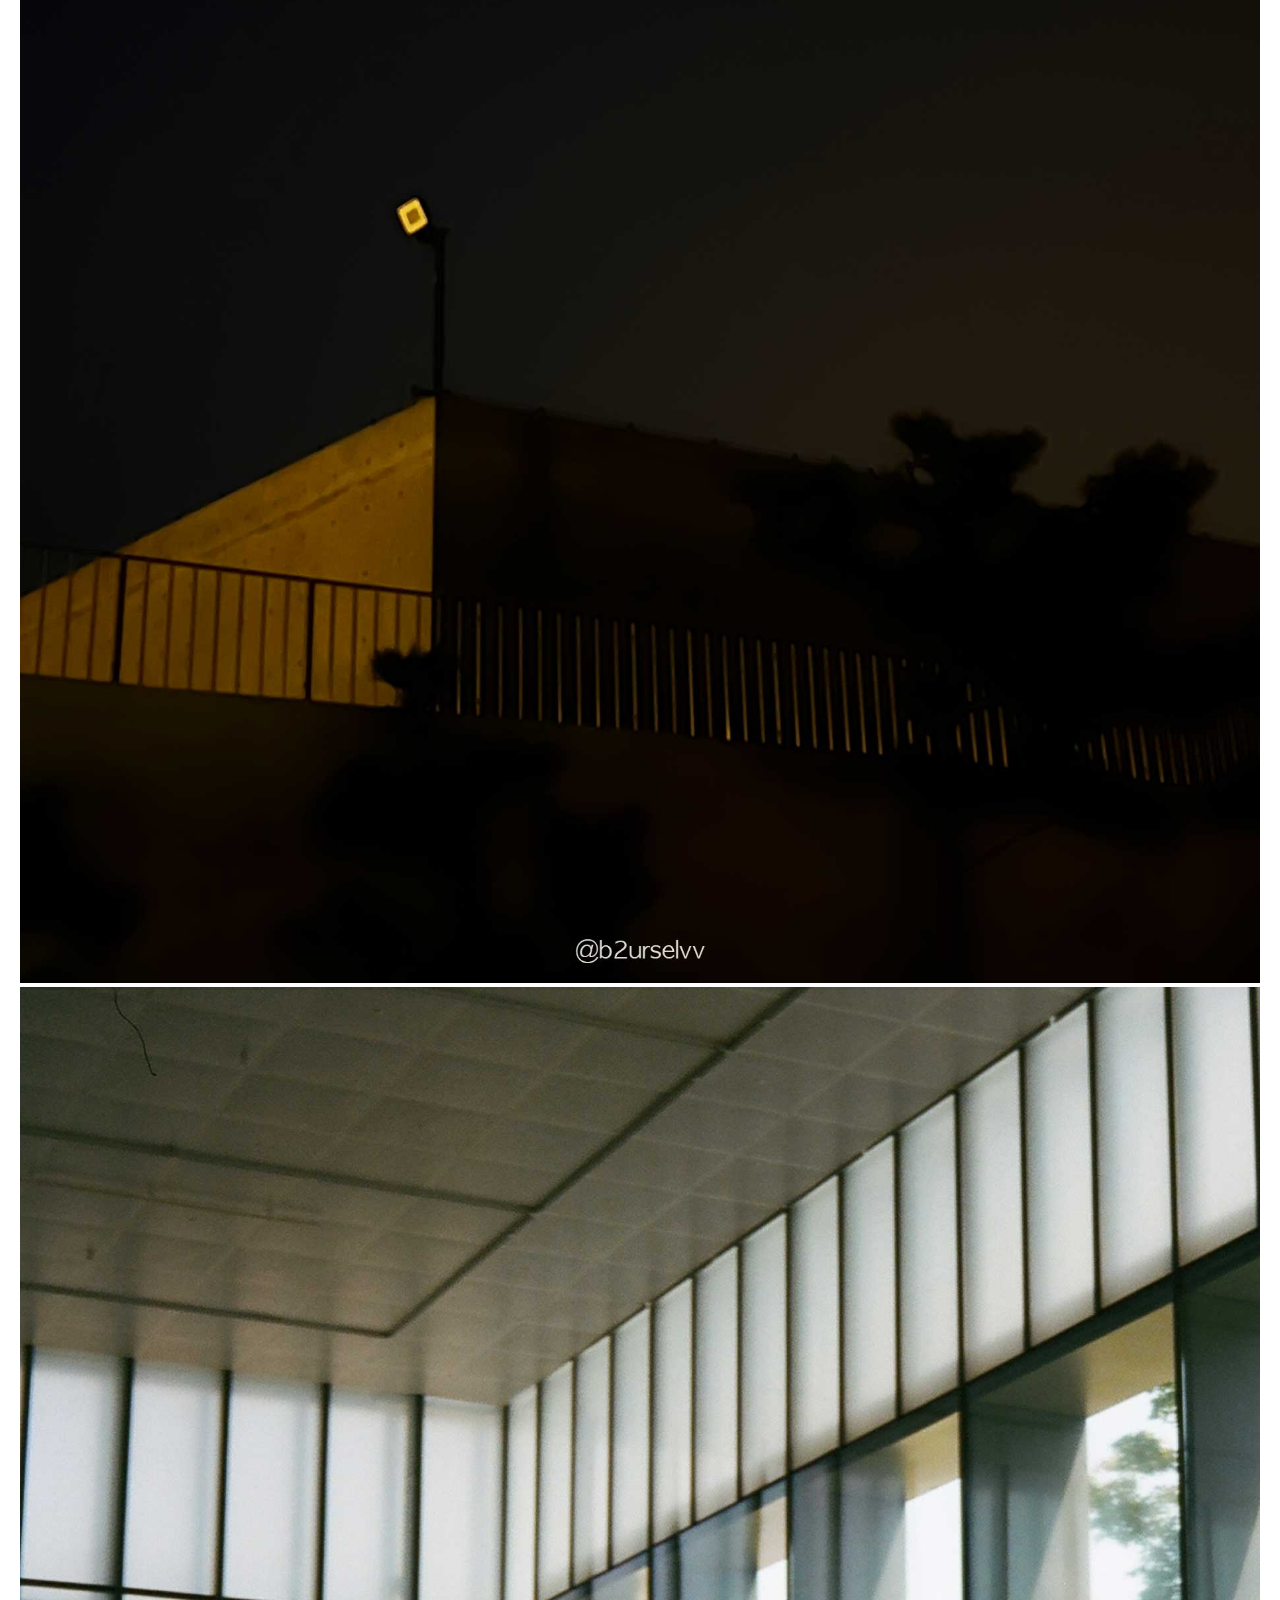
==== commit 27c4d186: "수정" ====
--- a/index.html
+++ b/index.html
@@ -83,9 +83,16 @@
                                     기억의 어느 장면 속에서 때론 과감하게 때론 은은하게 숨어 있는 "그 빛"의 다양한 모양을 모았다.
                                     <br><br>
                                     빛은 언제나 곁에 있고, <br>
-                                    누구나 일상에 숨겨진 자신만의 "그 빛"을 찾으며 위로 받는 순간이 되길 바란다.</p><br>
-                                    <p class="font-top-feature-context-find-light"  >↓사진을 눌러 숨겨진 빛을 확인해보세요!</p>
-                          
+                                    누구나 일상에 숨겨진 자신만의 "그 빛"을 찾으며 위로 받는 순간이 되길 바란다.</p>
+                                    <div >
+                                        
+                                        <div class=" font-top-feature-context-dot">. . .</div>
+                                        <br><br>
+                                            <p class="font-top-feature-context-find-light"  >↓사진을 눌러 숨겨진 빛을 확인해보세요!</p>
+                                         
+                                        <div></div>
+                                    </div>        
+
                                     <div class="row row-cols-3 row-cols-md-4 g-2" id="picture-list">
                                         <div class="col">
                                             <div class="h-100">
--- a/css/main.css
+++ b/css/main.css
@@ -259,6 +259,11 @@
   font-size:1rem;
 }
 
+.font-top-feature-context-dot{
+  display:flex;
+  justify-content: center;
+}
+
 .font-top-feature-context-find-light{
   display:flex;
   justify-content: center;
